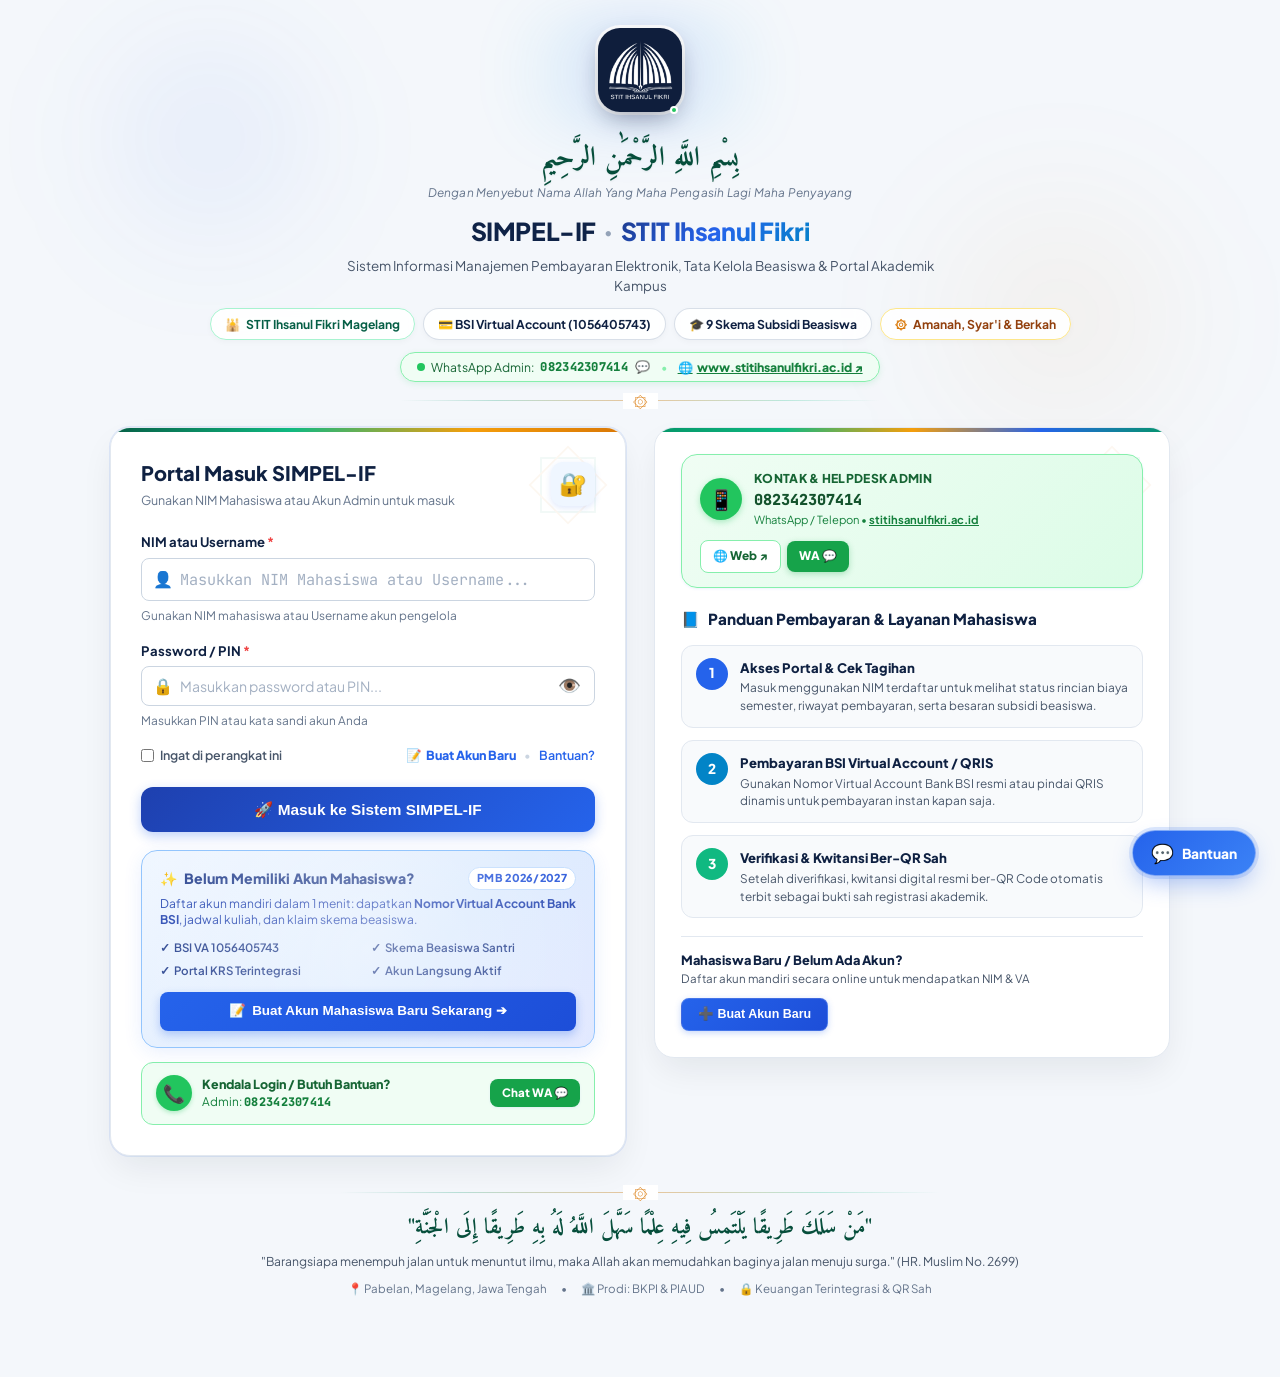
==== index.html @ 1e464e9b "fix(ui): sembunyikan tombol garis 3 (hamburger menu) pojok kiri pada saat login" ====
<!DOCTYPE html>
<html lang="id">
<head>
  <meta charset="UTF-8">
  <meta name="viewport" content="width=device-width, initial-scale=1.0">
  <meta name="description" content="SIMPEL-IF (Sistem Informasi Manajemen Pembayaran Elektronik Ihsanul Fikri) - STIT Ihsanul Fikri. Tata kelola tagihan kuliah, skema beasiswa, virtual account, dan kwitansi resmi ber-QR Code.">
  <meta name="theme-color" content="#1e40af">
  <title>SIMPEL-IF &bull; Sistem Informasi & Pembayaran STIT Ihsanul Fikri</title>

  <!-- Favicon -->
  <link rel="icon" type="image/png" href="./assets/images/logo.png">

  <!-- Canonical & Open Graph / Social Media Sharing Meta Tags -->
  <link rel="canonical" href="http://simpel-if.my.id/">
  <meta property="og:type" content="website">
  <meta property="og:url" content="http://simpel-if.my.id/">
  <meta property="og:title" content="SIMPEL-IF &bull; Sistem Informasi & Pembayaran STIT Ihsanul Fikri">
  <meta property="og:description" content="Sistem Informasi Manajemen Pembayaran Elektronik, Tata Kelola Beasiswa, Rekening Virtual Bank BSI 1056405743, dan Kwitansi QR Code STIT Ihsanul Fikri Magelang.">
  <meta property="og:image" content="./assets/images/logo.png">

  <!-- Twitter Card Meta Tags -->
  <meta name="twitter:card" content="summary">
  <meta name="twitter:title" content="SIMPEL-IF &bull; STIT Ihsanul Fikri">
  <meta name="twitter:description" content="Sistem Informasi Manajemen Pembayaran Elektronik & Portal Akademik STIT Ihsanul Fikri.">
  <meta name="twitter:image" content="./assets/images/logo.png">

  <!-- Google Fonts: Plus Jakarta Sans, JetBrains Mono, & Amiri (Arabic Typography) -->
  <link rel="preconnect" href="https://fonts.googleapis.com">
  <link rel="preconnect" href="https://fonts.gstatic.com" crossorigin>
  <link href="https://fonts.googleapis.com/css2?family=Amiri:ital,wght@0,400;0,700;1,400&family=JetBrains+Mono:wght@400;600;700;800&family=Plus+Jakarta+Sans:wght@400;500;600;700;800;900&display=swap" rel="stylesheet">

  <!-- Core Stylesheets (Corporate Blue Theme with Islamic Touches) -->
  <link rel="stylesheet" href="./css/variables.css?v=5.2.1">
  <link rel="stylesheet" href="./css/layout.css?v=5.2.1">
  <link rel="stylesheet" href="./css/components.css?v=5.2.1">
  <link rel="stylesheet" href="./css/receipt.css?v=5.2.1">
  <link rel="stylesheet" href="./css/responsive.css?v=5.2.1">
</head>
<body class="guest-mode" data-view="view-login">


  <!-- Main Application Layout Container -->
  <div class="app-container">
    
    <!-- Sidebar Navigation -->
    <aside class="sidebar" id="sidebar">
      <!-- Sidebar Header & Logo -->
      <div class="sidebar-header">
        <img src="./assets/images/logo.png" alt="Logo STIT Ihsanul Fikri" class="sidebar-logo-img">
        <div class="sidebar-brand-text">
          <span class="sidebar-brand-title">SIMPEL-IF</span>
          <span class="sidebar-brand-subtitle">STIT Ihsanul Fikri</span>
          <span class="sidebar-brand-motto">معهد و كلية التربية الإسلامية</span>
        </div>
      </div>

      <!-- Navigation Links -->
      <nav class="sidebar-nav" id="sidebar-nav">
        <div class="nav-section-label">Menu Utama</div>
        <a class="nav-item active" data-view="dashboard-bendahara" id="nav-dashboard">
          <span class="nav-icon">👑</span>
          <span>Dashboard Admin</span>
        </a>
        <a class="nav-item" data-view="view-mahasiswa" id="nav-mahasiswa">
          <span class="nav-icon">🎓</span>
          <span>Portal Mahasiswa</span>
        </a>

        <div class="nav-section-label">Transaksi & Beasiswa</div>
        <a class="nav-item" data-view="view-skema-tarif" id="nav-skema">
          <span class="nav-icon">⚙️</span>
          <span>Skema Beasiswa & Tarif</span>
        </a>
        <a class="nav-item" data-view="view-verifikasi" id="nav-verifikasi">
          <span class="nav-icon">🔍</span>
          <span>Antrean Verifikasi</span>
          <span class="nav-badge" id="sidebar-verif-badge" style="display: none;">0</span>
        </a>

        <div class="nav-section-label">Master Data & Akademik</div>
        <a class="nav-item" data-view="view-matriks-rekap" id="nav-matriks-rekap" style="font-weight: 700; color: #38bdf8;">
          <span class="nav-icon">📊</span>
          <span>Matriks Rekap (Sheets)</span>
          <span class="badge" style="background: #0284c7; color: #fff; font-size: 0.65rem; padding: 1px 5px; border-radius: 4px;">PMB '26</span>
        </a>
        <a class="nav-item" data-view="view-kalender" id="nav-kalender">
          <span class="nav-icon">📅</span>
          <span>Kalender Akademik</span>
        </a>
        <a class="nav-item" data-view="view-akademik" id="nav-akademik">
          <span class="nav-icon">📚</span>
          <span>Data Mahasiswa & Prodi</span>
        </a>

        <div class="nav-section-label">Eksekutif & Laporan</div>
        <a class="nav-item" data-view="view-laporan" id="nav-laporan">
          <span class="nav-icon">📈</span>
          <span>Rekapitulasi Laporan</span>
        </a>

        <div class="nav-section-label">Integritas & Publik</div>
        <a class="nav-item" data-view="view-qr-validator" id="nav-qr-validator">
          <span class="nav-icon">🛡️</span>
          <span>Validasi QR Kwitansi</span>
        </a>
        <a class="nav-item" data-view="view-audit-log" id="nav-audit-log">
          <span class="nav-icon">📜</span>
          <span>Audit Trail & Log</span>
        </a>
        <a class="nav-item" href="https://www.stitihsanulfikri.ac.id/" target="_blank" rel="noopener" id="nav-website-stit" title="Buka Website Resmi STIT Ihsanul Fikri (www.stitihsanulfikri.ac.id)" style="color: #6ee7b7;">
          <span class="nav-icon">🌐</span>
          <span>Website STIT-IF ↗</span>
        </a>

        <div class="nav-section-label">Pengaturan & Akun</div>
        <a class="nav-item" id="nav-daftar-mahasiswa" title="Buat Akun / Registrasi Mahasiswa Baru" style="color: #93c5fd; font-weight: 700;">
          <span class="nav-icon">📝</span>
          <span>Buat Akun Baru</span>
        </a>
        <a class="nav-item" id="nav-kelola-admin" title="Kelola Akun Admin & Tambah Admin Baru">
          <span class="nav-icon">👥</span>
          <span>Kelola Admin</span>
        </a>
        <a class="nav-item" data-view="view-login" id="nav-login">
          <span class="nav-icon">🔑</span>
          <span>Portal Login</span>
        </a>
      </nav>

      <!-- Sidebar Footer (Active User Profile) -->
      <div class="sidebar-footer">
        <div class="user-mini-profile" id="sidebar-user-profile" style="cursor: pointer; transition: opacity 0.2s;" title="Klik untuk mengedit profil Anda">
          <div class="user-avatar" id="topbar-user-avatar">SF</div>
          <div class="user-info-text">
            <span class="user-name" id="topbar-user-name">Ustadzah Siti Fatimah, S.E.</span>
            <span class="user-role-tag" id="topbar-user-role">Bendahara ⚙️</span>
          </div>
        </div>
        <button id="btn-sidebar-logout" title="Keluar / Ganti Akun" style="background: rgba(255,255,255,0.1); border: 1px solid rgba(255,255,255,0.2); color: #fff; width: 32px; height: 32px; border-radius: var(--radius-md); cursor: pointer; display: flex; align-items: center; justify-content: center; font-size: 0.9rem;" aria-label="Keluar atau Ganti Akun">
          🚪
        </button>
      </div>
    </aside>

    <!-- Main Wrapper -->
    <div class="main-wrapper">
      
      <!-- Topbar Header -->
      <header class="topbar">
        <div class="topbar-left">
          <button class="mobile-menu-btn" id="mobile-menu-btn" aria-label="Toggle Navigation Menu">
            ☰
          </button>
          <div class="page-title-context">
            <h1 class="page-main-title" id="page-main-title">Dashboard Bendahara & Keuangan</h1>
            <div class="page-breadcrumb" id="page-breadcrumb">SIMPEL-IF / Keuangan / Ringkasan</div>
          </div>
        </div>

        <div class="topbar-right">
          <!-- Quick Spotlight Search Button -->
          <button class="topbar-search-trigger" id="btn-spotlight-search" title="Cari Menu, Mahasiswa, atau Fitur (Ctrl+K)">
            <span class="search-icon">🔍</span>
            <span class="search-placeholder">Cari cepat...</span>
            <kbd class="search-kbd">Ctrl K</kbd>
          </button>

          <!-- Islamic Hijri Calendar Live Date Badge -->
          <div class="islamic-date-badge" id="topbar-hijri-badge" title="Kalender Hijriyah Resmi STIT Ihsanul Fikri">
            <span class="islamic-star-icon">۞</span>
            <span id="topbar-hijri-text">Memuat Penanggalan Hijriyah...</span>
          </div>

          <div class="academic-period-badge">
            <span class="dot"></span>
            <span>Tahun Akademik: <strong>2026/2027 Ganjil</strong></span>
          </div>

          <!-- Sinkron Data State Button -->
          <button class="btn btn-outline btn-sm" id="btn-sync-reset-state" title="Sinkronkan Ulang Data Master Google Sheets" style="font-weight: 700; display: inline-flex; align-items: center; gap: 5px; padding: 6px 12px; border-radius: var(--radius-md); cursor: pointer; color: var(--primary-700); background: var(--bg-surface);">
            <span>🔄</span>
            <span>Sinkron Data</span>
          </button>

          <!-- User Profile Trigger Button -->
          <button class="btn btn-outline btn-sm" id="btn-topbar-profile" title="Klik untuk mengedit profil Anda" style="font-weight: 700; display: inline-flex; align-items: center; gap: 6px; padding: 6px 12px; border-radius: var(--radius-md); cursor: pointer; background: var(--bg-surface);">
            <span>👤</span>
            <span id="btn-topbar-profile-name">Profil Saya</span>
          </button>

          <!-- Quick QR Validator shortcut button -->
          <button class="btn-header-action" id="btn-quick-qr" title="Buka Validator QR Code Kwitansi">
            🛡️
          </button>

          <!-- Notification Bell -->
          <button class="btn-header-action" id="btn-notifications" title="Notifikasi Verifikasi">
            🔔
            <span class="notification-indicator" id="header-notif-indicator" style="display: none;"></span>
          </button>

          <!-- Topbar Logout Button -->
          <button class="btn btn-sm" id="btn-topbar-logout" title="Keluar / Logout Akun" style="background: #fee2e2; color: #b91c1c; border: 1px solid #fca5a5; font-weight: 700; display: inline-flex; align-items: center; gap: 4px; padding: 6px 12px; border-radius: var(--radius-md); cursor: pointer;">
            🚪 Keluar
          </button>
        </div>
      </header>

      <!-- Main Dynamic Content Container -->
      <main class="content-area">
        <div id="main-view-container">
          <!-- Views injected dynamically by SPA Router -->
        </div>
      </main>

    </div>
  </div>

  <!-- Global Modal Overlay Container -->
  <div class="modal-overlay" id="global-modal-overlay">
    <div class="modal-card" id="global-modal-card">
      <div class="modal-header">
        <h3 id="global-modal-title">Modal Title</h3>
        <button class="modal-close-btn" id="global-modal-close" aria-label="Close Modal">&times;</button>
      </div>
      <div class="modal-body" id="global-modal-body">
        <!-- Modal content injected dynamically -->
      </div>
      <div class="modal-footer" id="global-modal-footer">
        <!-- Modal action buttons -->
      </div>
    </div>
  </div>

  <!-- Global Toast Notification Stack -->
  <div class="toast-container" id="toast-container"></div>

  <!-- Application Logic Modules -->
  <script type="module" src="./js/app.js?v=5.2.1"></script>

  <script>
    // Quick shortcut listener for QR validator & register buttons
    document.addEventListener('DOMContentLoaded', () => {
      const btnTopRegister = document.getElementById('btn-topbar-register');
      if (btnTopRegister) {
        btnTopRegister.addEventListener('click', () => {
          if (window.simpelModals && window.simpelModals.openStudentRegistrationModal) {
            window.simpelModals.openStudentRegistrationModal();
          }
        });
      }

      const navDaftar = document.getElementById('nav-daftar-mahasiswa');
      if (navDaftar) {
        navDaftar.addEventListener('click', (e) => {
          e.preventDefault();
          if (window.simpelModals && window.simpelModals.openStudentRegistrationModal) {
            window.simpelModals.openStudentRegistrationModal();
          }
        });
      }

      const btnQuickQr = document.getElementById('btn-quick-qr');
      if (btnQuickQr) {
        btnQuickQr.addEventListener('click', () => {
          if (window.simpelRouter) window.simpelRouter.navigateTo('view-qr-validator');
        });
      }

      const btnNotif = document.getElementById('btn-notifications');
      if (btnNotif) {
        btnNotif.addEventListener('click', () => {
          if (window.simpelRouter) window.simpelRouter.navigateTo('view-verifikasi');
        });
      }

      const btnSidebarLogout = document.getElementById('btn-sidebar-logout');
      if (btnSidebarLogout) {
        btnSidebarLogout.addEventListener('click', () => {
          if (window.simpelRouter) window.simpelRouter.navigateTo('view-login');
        });
      }
    });
  </script>
</body>
</html>
---- css/variables.css ----
/* ==========================================================================
   SIMPEL-IF Design System - Corporate Blue Theme
   Institut: STIT Ihsanul Fikri
   ========================================================================== */

:root {
  /* Primary Palettes (Modern Refreshing Blue - Soothing & Gentle on the Eyes) */
  --primary-950: #0f2347; /* Gentle midnight slate, not harsh pitch black */
  --primary-900: #163261; /* Soft executive navy */
  --primary-850: #1a3c75;
  --primary-800: #1d4ed8; /* Deep rich sapphire */
  --primary-700: #2563eb; /* Main vibrant & friendly blue (not dark heavy navy) */
  --primary-600: #3b82f6; /* Gentle bright blue */
  --primary-500: #60a5fa;
  --primary-400: #93c5fd;
  --primary-200: #bfdbfe;
  --primary-100: #dbeafe;
  --primary-50:  #eff6ff;

  /* Accent Palettes (Sky Blue & Soft Cyan) */
  --accent-700: #0284c7;
  --accent-600: #0ea5e9; /* Light, cheerful highlight accent */
  --accent-500: #38bdf8;
  --accent-400: #7dd3fc;
  --accent-300: #bae6fd;
  --accent-100: #e0f2fe;
  --accent-50:  #f0f9ff;

  /* Neutral Backgrounds & Surfaces */
  /* Neutral Backgrounds & Surfaces (Ergonomic Blue & Slate UI/UX) */
  --bg-app: #f4f7fb;       /* Soothing slate-blue canvas, very gentle on the eyes */
  --bg-surface: #ffffff;   /* Pure crisp white cards for optimal reading */
  --bg-surface-elevated: #ffffff;
  --bg-surface-subtle: #f8fafc; /* Crisp, clean subtle container */
  --bg-sidebar: #0f2347;   /* Rich, noble sapphire-navy */
  --bg-sidebar-hover: #17366b;
  --bg-sidebar-active: #2563eb;

  /* Text Colors (High-Contrast WCAG AAA Hierarchy) */
  --text-dark: #0f2142;    /* Deep Navy Slate (Headings) */
  --text-main: #1e293b;    /* Slate-800 (Body Text, readable for hours) */
  --text-muted: #475569;   /* Slate-600 (Meta & Descriptions) */
  --text-light: #64748b;   /* Slate-500 (Captions & Breadcrumbs) */
  --text-lighter: #94a3b8;
  --text-white: #ffffff;
  --text-sidebar: #cbdcf8;
  --text-sidebar-bright: #ffffff;

  /* Borders & Dividers (Clean & Crisp) */
  --border-color: #cbd5e1; /* Clear crisp boundary */
  --border-light: #e2e8f0; /* Gentle divider */
  --border-subtle: #f1f5f9;
  --border-focus: #2563eb;

  /* Status Colors & Badges */
  /* Hijau (Lunas / Paid) */
  --status-paid-bg: #dcfce7;
  --status-paid-text: #15803d;
  --status-paid-border: #86efac;
  --status-paid-dot: #22c55e;

  /* Biru (Beasiswa Aktif / Active Scholarship) */
  --status-scholarship-bg: #dbeafe;
  --status-scholarship-text: #1d4ed8;
  --status-scholarship-border: #93c5fd;
  --status-scholarship-dot: #3b82f6;

  /* Kuning / Amber (Menunggu Verifikasi / Pending) */
  --status-pending-bg: #fef3c7;
  --status-pending-text: #b45309;
  --status-pending-border: #fde68a;
  --status-pending-dot: #f59e0b;

  /* Merah (Menunggak / Ditolak / Overdue) */
  --status-unpaid-bg: #fee2e2;
  --status-unpaid-text: #b91c1c;
  --status-unpaid-border: #fca5a5;
  --status-unpaid-dot: #ef4444;

  /* Ungu (Dicicil / Dispensasi) */
  --status-installment-bg: #ede9fe;
  --status-installment-text: #6d28d9;
  --status-installment-border: #c4b5fd;
  --status-installment-dot: #8b5cf6;

  /* Gold / Academic Badge */
  --academic-gold: #d97706;
  --academic-gold-light: #fef3c7;

  /* Shadows & Elevations (Soft Blue-Tinted Depth) */
  --shadow-xs: 0 1px 2px 0 rgba(37, 99, 235, 0.04);
  --shadow-sm: 0 1px 3px 0 rgba(37, 99, 235, 0.07), 0 1px 2px -1px rgba(15, 23, 42, 0.04);
  --shadow-md: 0 4px 10px -1px rgba(37, 99, 235, 0.08), 0 2px 4px -2px rgba(15, 23, 42, 0.04);
  --shadow-lg: 0 10px 20px -3px rgba(37, 99, 235, 0.1), 0 4px 6px -4px rgba(15, 23, 42, 0.04);
  --shadow-xl: 0 20px 25px -5px rgba(37, 99, 235, 0.12), 0 8px 10px -6px rgba(15, 23, 42, 0.06);
  --shadow-card: 0 2px 8px -2px rgba(37, 99, 235, 0.06), 0 8px 18px -4px rgba(15, 35, 75, 0.04);
  --shadow-modal: 0 25px 50px -12px rgba(15, 35, 71, 0.28);

  /* Border Radii */
  --radius-xs: 4px;
  --radius-sm: 6px;
  --radius-md: 8px;
  --radius-lg: 12px;
  --radius-xl: 16px;
  --radius-2xl: 20px;
  --radius-full: 9999px;

  /* Typography */
  --font-family: 'Plus Jakarta Sans', 'Inter', -apple-system, BlinkMacSystemFont, 'Segoe UI', Roboto, sans-serif;
  --font-mono: 'JetBrains Mono', 'Fira Code', monospace;
  --font-arabic: 'Amiri', 'Traditional Arabic', 'Scheherazade New', serif;

  /* Islamic Nuance Palettes (Emerald & Noble Gold Harmony) */
  --islamic-emerald-950: #022c22;
  --islamic-emerald-900: #064e3b;
  --islamic-emerald-800: #065f46;
  --islamic-emerald-700: #047857;
  --islamic-emerald-600: #059669;
  --islamic-emerald-500: #10b981;
  --islamic-emerald-400: #34d399;
  --islamic-emerald-200: #a7f3d0;
  --islamic-emerald-100: #d1fae5;
  --islamic-emerald-50:  #ecfdf5;

  --islamic-gold-700:    #b45309;
  --islamic-gold-600:    #d97706;
  --islamic-gold-500:    #f59e0b;
  --islamic-gold-400:    #fbbf24;
  --islamic-gold-200:    #fde68a;
  --islamic-gold-100:    #fef3c7;
  --islamic-gold-50:     #fffbeb;

  /* Dimensions */
  --sidebar-width: 270px;
  --sidebar-collapsed-width: 78px;
  --header-height: 64px;
  --role-bar-height: 0px;

  /* Transitions */
  --transition-fast: 0.15s cubic-bezier(0.4, 0, 0.2, 1);
  --transition-normal: 0.25s cubic-bezier(0.4, 0, 0.2, 1);
  --transition-slow: 0.35s cubic-bezier(0.4, 0, 0.2, 1);
}
---- css/layout.css ----
/* ==========================================================================
   SIMPEL-IF Layout System
   ========================================================================== */

* {
  margin: 0;
  padding: 0;
  box-sizing: border-box;
}

/* Global Custom Sleek Scrollbar */
*::-webkit-scrollbar {
  height: 6px;
  width: 6px;
}

*::-webkit-scrollbar-track {
  background: #f1f5f9;
  border-radius: 999px;
}

*::-webkit-scrollbar-thumb {
  background: #cbd5e1;
  border-radius: 999px;
  transition: background 0.2s ease;
}

*::-webkit-scrollbar-thumb:hover {
  background: #94a3b8;
}

body {
  font-family: var(--font-family);
  background-color: var(--bg-app);
  background-image: 
    radial-gradient(at 0% 0%, rgba(5, 150, 105, 0.045) 0px, transparent 50%),
    radial-gradient(at 100% 0%, rgba(217, 119, 6, 0.035) 0px, transparent 50%),
    radial-gradient(at 50% 100%, rgba(37, 99, 235, 0.04) 0px, transparent 60%),
    url("data:image/svg+xml,%3Csvg xmlns='http://www.w3.org/2000/svg' width='60' height='60' viewBox='0 0 60 60'%3E%3Cg fill='none' stroke='%23065f46' stroke-width='0.7' stroke-opacity='0.032'%3E%3Cpath d='M30 0 L60 30 L30 60 L0 30 Z'/%3E%3Crect x='10' y='10' width='40' height='40' transform='rotate(45 30 30)'/%3E%3Ccircle cx='30' cy='30' r='8' stroke='%23d97706' stroke-opacity='0.028'/%3E%3Ccircle cx='30' cy='30' r='18'/%3E%3Cpath d='M0 0 L60 60 M60 0 L0 60'/%3E%3C/g%3E%3C/svg%3E");
  background-attachment: fixed;
  color: var(--text-main);
  line-height: 1.5;
  -webkit-font-smoothing: antialiased;
  -moz-osx-font-smoothing: grayscale;
  overflow-x: hidden;
}

/* App Wrapper */
.app-container {
  display: flex;
  min-height: 100vh;
  position: relative;
}

/* ==========================================================================
   Role Switcher Bar (Hidden in Production Deployment)
   ========================================================================== */
.role-switcher-banner,
#role-switcher-banner,
.role-buttons-group,
.role-buttons-container {
  display: none !important;
  position: fixed !important;
  top: 0 !important;
  left: 0 !important;
  right: 0 !important;
  height: 0 !important;
  width: 0 !important;
  z-index: -9999 !important;
  visibility: hidden !important;
  pointer-events: none !important;
}

/* ==========================================================================
   Guest / Unauthenticated Mode (Login Portal Full-Screen Layout)
   ========================================================================== */
body.guest-mode .role-switcher-banner,
body.guest-mode .sidebar,
body.guest-mode .topbar,
body.guest-mode #mobile-menu-btn,
body.guest-mode .mobile-menu-btn,
body[data-view="view-login"] #mobile-menu-btn,
body[data-view="view-login"] .mobile-menu-btn,
body[data-view="view-login"] .topbar,
body[data-view="view-login"] .sidebar {
  display: none !important;
  visibility: hidden !important;
  opacity: 0 !important;
  pointer-events: none !important;
}

body.guest-mode .main-wrapper {
  margin-left: 0 !important;
  margin-top: 0 !important;
  width: 100% !important;
  max-width: 100vw !important;
  min-height: 100vh !important;
}

body.guest-mode .content-area {
  padding: 16px 20px 40px !important;
  min-height: 100vh !important;
}

.role-switcher-banner::-webkit-scrollbar {
  display: none;
}

.role-brand-badge {
  display: flex;
  align-items: center;
  gap: 10px;
  font-size: 0.84rem;
  font-weight: 700;
  letter-spacing: 0.5px;
  color: #e0f2fe;
  flex-shrink: 0;
}

.role-brand-badge .badge-tag {
  background: rgba(2, 132, 199, 0.35);
  border: 1px solid rgba(56, 189, 248, 0.5);
  color: #7dd3fc;
  padding: 2px 8px;
  border-radius: var(--radius-full);
  font-size: 0.72rem;
  text-transform: uppercase;
}

.islamic-rub-badge {
  background: rgba(16, 185, 129, 0.2);
  border: 1px solid rgba(52, 211, 153, 0.5);
  color: #a7f3d0;
  padding: 2px 7px;
  border-radius: var(--radius-full);
  font-size: 0.68rem;
  font-weight: 800;
  letter-spacing: 0.5px;
}

.role-buttons-group {
  display: flex;
  align-items: center;
  gap: 6px;
  background: rgba(255, 255, 255, 0.08);
  padding: 3px 4px;
  border-radius: var(--radius-full);
  border: 1px solid rgba(255, 255, 255, 0.12);
  overflow-x: auto;
  -webkit-overflow-scrolling: touch;
  flex-wrap: nowrap;
  scrollbar-width: none;
  cursor: grab;
}

.role-buttons-group::-webkit-scrollbar {
  display: none;
}

.role-btn {
  background: transparent;
  border: none;
  color: #cbdcf8;
  padding: 5px 14px;
  font-size: 0.78rem;
  font-weight: 600;
  border-radius: var(--radius-full);
  cursor: pointer;
  display: inline-flex;
  align-items: center;
  gap: 6px;
  transition: all var(--transition-fast);
  white-space: nowrap;
  flex-shrink: 0;
}

.role-btn:hover {
  color: #ffffff;
  background: rgba(255, 255, 255, 0.15);
}

.role-btn.active {
  background: #2563eb;
  color: #ffffff;
  box-shadow: 0 2px 8px rgba(37, 99, 235, 0.35);
}

.role-quick-info {
  display: flex;
  align-items: center;
  gap: 12px;
  font-size: 0.78rem;
  color: #94a3b8;
  flex-shrink: 0;
}

.role-quick-info .current-user-name {
  color: #f8fafc;
  font-weight: 600;
}

/* ==========================================================================
   Sidebar Navigation
   ========================================================================== */
.sidebar {
  width: var(--sidebar-width);
  background-color: var(--bg-sidebar);
  color: var(--text-sidebar);
  position: fixed;
  top: var(--role-bar-height);
  bottom: 0;
  left: 0;
  z-index: 900;
  display: flex;
  flex-direction: column;
  transition: width var(--transition-normal), transform var(--transition-normal);
  border-right: 1px solid rgba(255, 255, 255, 0.06);
  overflow-y: auto;
}

.sidebar-header {
  padding: 18px 20px;
  display: flex;
  align-items: center;
  gap: 12px;
  border-bottom: 1px solid rgba(255, 255, 255, 0.08);
  background: rgba(0, 0, 0, 0.15);
}

.sidebar-logo-img {
  width: 42px;
  height: 42px;
  border-radius: var(--radius-md);
  object-fit: cover;
  box-shadow: 0 2px 8px rgba(0,0,0,0.3);
  border: 1.5px solid rgba(255, 255, 255, 0.2);
  background: #fff;
}

.sidebar-brand-text {
  display: flex;
  flex-direction: column;
}

.sidebar-brand-title {
  font-size: 1.05rem;
  font-weight: 800;
  color: #ffffff;
  letter-spacing: 0.5px;
  line-height: 1.2;
}

.sidebar-brand-subtitle {
  font-size: 0.7rem;
  color: #7dd3fc;
  font-weight: 600;
  letter-spacing: 0.3px;
}

.sidebar-brand-motto {
  font-family: var(--font-arabic);
  font-size: 0.82rem;
  color: #a7f3d0;
  line-height: 1.2;
  margin-top: 3px;
  direction: rtl;
  opacity: 0.92;
  letter-spacing: 0.3px;
}

.sidebar-nav {
  padding: 16px 12px;
  flex: 1;
  display: flex;
  flex-direction: column;
  gap: 4px;
}

.nav-section-label {
  font-size: 0.68rem;
  font-weight: 700;
  text-transform: uppercase;
  letter-spacing: 1px;
  color: #7dd3fc;
  opacity: 0.85;
  padding: 12px 12px 6px;
}

.nav-item {
  display: flex;
  align-items: center;
  gap: 12px;
  padding: 10px 14px;
  border-radius: var(--radius-md);
  color: var(--text-sidebar);
  text-decoration: none;
  font-size: 0.86rem;
  font-weight: 500;
  cursor: pointer;
  transition: all var(--transition-fast);
  position: relative;
}

.nav-item:hover {
  background-color: var(--bg-sidebar-hover);
  color: var(--text-sidebar-bright);
  transform: translateX(2px);
}

.nav-item.active {
  background-color: var(--bg-sidebar-active);
  color: #ffffff;
  font-weight: 600;
  box-shadow: 0 4px 12px rgba(37, 99, 235, 0.35);
}

.nav-item .nav-icon {
  font-size: 1.15rem;
  width: 22px;
  text-align: center;
  display: flex;
  align-items: center;
  justify-content: center;
}

.nav-item .nav-badge {
  margin-left: auto;
  background: #ef4444;
  color: #fff;
  font-size: 0.7rem;
  font-weight: 700;
  padding: 2px 7px;
  border-radius: var(--radius-full);
}

.sidebar-footer {
  padding: 16px;
  border-top: 1px solid rgba(96, 165, 250, 0.15);
  background: rgba(10, 25, 52, 0.5);
  display: flex;
  align-items: center;
  justify-content: space-between;
}

.user-mini-profile {
  display: flex;
  align-items: center;
  gap: 10px;
}

.user-avatar {
  width: 36px;
  height: 36px;
  border-radius: var(--radius-full);
  background: linear-gradient(135deg, #1e40af, #0284c7);
  color: #fff;
  display: flex;
  align-items: center;
  justify-content: center;
  font-weight: 700;
  font-size: 0.85rem;
  border: 1.5px solid rgba(255, 255, 255, 0.3);
}

.user-info-text {
  display: flex;
  flex-direction: column;
}

.user-name {
  font-size: 0.82rem;
  font-weight: 700;
  color: #ffffff;
}

.user-role-tag {
  font-size: 0.7rem;
  color: #38bdf8;
}

/* ==========================================================================
   Main Content Area & Topbar
   ========================================================================== */
.main-wrapper {
  margin-left: var(--sidebar-width);
  margin-top: var(--role-bar-height);
  flex: 1;
  display: flex;
  flex-direction: column;
  min-height: calc(100vh - var(--role-bar-height));
  background-color: var(--bg-app);
}

.topbar {
  height: var(--header-height);
  background: rgba(245, 249, 255, 0.94);
  backdrop-filter: blur(16px);
  -webkit-backdrop-filter: blur(16px);
  border-bottom: 1px solid rgba(191, 219, 254, 0.85);
  display: flex;
  align-items: center;
  justify-content: space-between;
  padding: 0 28px;
  position: sticky;
  top: var(--role-bar-height);
  z-index: 800;
  box-shadow: 0 2px 10px 0 rgba(37, 99, 235, 0.04);
}

.topbar-left {
  display: flex;
  align-items: center;
  gap: 16px;
}

.mobile-menu-btn {
  display: none;
  background: transparent;
  border: none;
  font-size: 1.25rem;
  color: var(--text-dark);
  cursor: pointer;
  padding: 6px;
  border-radius: var(--radius-md);
}

.page-title-context {
  display: flex;
  flex-direction: column;
}

.page-main-title {
  font-size: 1.18rem;
  font-weight: 800;
  color: var(--text-dark);
  letter-spacing: -0.2px;
}

.page-breadcrumb {
  font-size: 0.76rem;
  color: var(--text-light);
  display: flex;
  align-items: center;
  gap: 6px;
}

.topbar-right {
  display: flex;
  align-items: center;
  gap: 12px;
}

/* Islamic Hijri Calendar Date Badge */
.islamic-date-badge {
  display: inline-flex;
  align-items: center;
  gap: 7px;
  background: linear-gradient(135deg, rgba(236, 253, 245, 0.95) 0%, rgba(209, 250, 229, 0.85) 100%);
  border: 1px solid var(--islamic-emerald-200);
  border-radius: var(--radius-full);
  padding: 5px 13px;
  font-size: 0.78rem;
  font-weight: 700;
  color: var(--islamic-emerald-900);
  box-shadow: 0 1px 3px rgba(16, 185, 129, 0.08);
  transition: all 0.2s ease;
  white-space: nowrap;
}

.islamic-date-badge:hover {
  background: #d1fae5;
  border-color: #6ee7b7;
  transform: translateY(-1px);
}

.islamic-star-icon {
  color: var(--islamic-gold-600);
  font-size: 1rem;
  line-height: 1;
  display: inline-block;
  animation: pulseRotate 16s infinite linear;
}

@keyframes pulseRotate {
  0% { transform: rotate(0deg); }
  50% { transform: rotate(180deg); }
  100% { transform: rotate(360deg); }
}

.academic-period-badge {
  display: inline-flex;
  align-items: center;
  gap: 8px;
  background: var(--primary-50);
  border: 1px solid var(--primary-100);
  color: var(--primary-800);
  padding: 6px 14px;
  border-radius: var(--radius-full);
  font-size: 0.8rem;
  font-weight: 600;
  white-space: nowrap;
}

.academic-period-badge .dot {
  width: 8px;
  height: 8px;
  border-radius: var(--radius-full);
  background: var(--primary-600);
  animation: pulse-dot 2s infinite ease-in-out;
}

@keyframes pulse-dot {
  0%, 100% { opacity: 1; transform: scale(1); }
  50% { opacity: 0.4; transform: scale(0.85); }
}

.btn-header-action {
  background: var(--bg-surface-subtle);
  border: 1px solid var(--border-light);
  color: var(--text-muted);
  width: 38px;
  height: 38px;
  border-radius: var(--radius-md);
  display: flex;
  align-items: center;
  justify-content: center;
  cursor: pointer;
  position: relative;
  transition: all var(--transition-fast);
}

.btn-header-action:hover {
  background: var(--primary-50);
  color: var(--primary-700);
  border-color: var(--primary-100);
}

.notification-indicator {
  position: absolute;
  top: 7px;
  right: 7px;
  width: 8px;
  height: 8px;
  background: #ef4444;
  border-radius: var(--radius-full);
  border: 1.5px solid #ffffff;
}

/* View Content Container */
.content-area {
  padding: 28px;
  flex: 1;
  max-width: 1440px;
  width: 100%;
  margin: 0 auto;
}

.view-section {
  display: none;
  animation: fadeIn 0.25s cubic-bezier(0.16, 1, 0.3, 1);
}

.view-section.active {
  display: block;
}

@keyframes fadeIn {
  from {
    opacity: 0;
    transform: translateY(6px);
  }
  to {
    opacity: 1;
    transform: translateY(0);
  }
}

@keyframes slideInRight {
  from {
    opacity: 0.3;
    transform: translateX(40px);
  }
  to {
    opacity: 1;
    transform: translateX(0);
  }
}

@keyframes slideInLeft {
  from {
    opacity: 0.3;
    transform: translateX(-40px);
  }
  to {
    opacity: 1;
    transform: translateX(0);
  }
}

/* ==========================================================================
   Modals & Dialogs
   ========================================================================== */
.modal-overlay {
  position: fixed;
  inset: 0;
  background: rgba(15, 23, 42, 0.65);
  backdrop-filter: blur(4px);
  z-index: 2000;
  display: none;
  align-items: center;
  justify-content: center;
  padding: 20px;
  overflow-y: auto;
}

.modal-overlay.active {
  display: flex;
  animation: modalFadeIn 0.2s ease;
}

@keyframes modalFadeIn {
  from { opacity: 0; }
  to { opacity: 1; }
}

.modal-card {
  background: var(--bg-surface);
  border-radius: var(--radius-xl);
  box-shadow: var(--shadow-modal);
  width: 100%;
  max-width: 650px;
  max-height: 90vh;
  display: flex;
  flex-direction: column;
  overflow: hidden;
  border: 1px solid var(--border-light);
  transform: scale(0.96);
  animation: modalZoomIn 0.2s ease forwards;
}

.modal-card.modal-lg {
  max-width: 900px;
}

.modal-card.modal-xl {
  max-width: 1100px;
}

@keyframes modalZoomIn {
  to {
    transform: scale(1);
  }
}

.modal-header {
  padding: 18px 24px;
  border-bottom: 1px solid #bfdbfe;
  display: flex;
  align-items: center;
  justify-content: space-between;
  background: linear-gradient(135deg, #eff6ff 0%, #f0f7ff 100%);
}

.modal-header h3 {
  font-size: 1.12rem;
  font-weight: 800;
  color: #1e3a8a;
}

.modal-close-btn {
  background: transparent;
  border: none;
  font-size: 1.25rem;
  color: var(--text-light);
  cursor: pointer;
  width: 32px;
  height: 32px;
  border-radius: var(--radius-md);
  display: flex;
  align-items: center;
  justify-content: center;
  transition: all var(--transition-fast);
}

.modal-close-btn:hover {
  background: #fee2e2;
  color: #ef4444;
}

.modal-body {
  padding: 24px;
  overflow-y: auto;
  flex: 1 1 auto;
  min-height: 0;
  -webkit-overflow-scrolling: touch;
}

.modal-footer {
  padding: 16px 24px;
  border-top: 1px solid var(--border-light);
  background: var(--bg-surface-subtle);
  display: flex;
  align-items: center;
  justify-content: flex-end;
  gap: 12px;
}

/* ==========================================================================
   Toast Notification Stack
   ========================================================================== */
.toast-container {
  position: fixed;
  bottom: 24px;
  right: 24px;
  z-index: 3000;
  display: flex;
  flex-direction: column;
  gap: 10px;
  pointer-events: none;
}

.toast {
  pointer-events: auto;
  min-width: 300px;
  max-width: 420px;
  padding: 14px 18px;
  border-radius: var(--radius-lg);
  background: #ffffff;
  box-shadow: var(--shadow-lg);
  display: flex;
  align-items: flex-start;
  gap: 12px;
  border-left: 4px solid var(--primary-600);
  animation: toastSlideIn 0.3s cubic-bezier(0.16, 1, 0.3, 1);
  transition: all 0.25s ease;
}

.toast.toast-success { border-left-color: #10b981; }
.toast.toast-warning { border-left-color: #f59e0b; }
.toast.toast-danger  { border-left-color: #ef4444; }
.toast.toast-info    { border-left-color: #0284c7; }

.toast-icon {
  font-size: 1.2rem;
  line-height: 1;
}

.toast-content {
  flex: 1;
}

.toast-title {
  font-size: 0.88rem;
  font-weight: 700;
  color: var(--text-dark);
}

.toast-message {
  font-size: 0.78rem;
  color: var(--text-muted);
  margin-top: 2px;
}

@keyframes toastSlideIn {
  from {
    opacity: 0;
    transform: translateX(40px);
  }
  to {
    opacity: 1;
    transform: translateX(0);
  }
}
---- css/components.css ----
/* ==========================================================================
   SIMPEL-IF Components System
   ========================================================================== */

/* ==========================================================================
   Cards & Surfaces
   ========================================================================== */
.card {
  background: var(--bg-surface);
  border-radius: var(--radius-xl);
  border: 1px solid var(--border-light);
  box-shadow: var(--shadow-card);
  padding: 24px;
  position: relative;
  transition: transform var(--transition-normal), box-shadow var(--transition-normal), border-color var(--transition-normal);
}

.card:hover {
  border-color: rgba(147, 197, 253, 0.85);
  box-shadow: 0 10px 24px -4px rgba(37, 99, 235, 0.08), 0 2px 6px -1px rgba(37, 99, 235, 0.04);
}

.card-header {
  display: flex;
  align-items: center;
  justify-content: space-between;
  margin-bottom: 20px;
  gap: 16px;
}

.card-title-group {
  display: flex;
  flex-direction: column;
  gap: 4px;
}

.card-title {
  font-size: 1.05rem;
  font-weight: 700;
  color: var(--text-dark);
  display: flex;
  align-items: center;
  gap: 8px;
}

.card-subtitle {
  font-size: 0.78rem;
  color: var(--text-light);
}

/* ==========================================================================
   Statistics KPI Cards
   ========================================================================== */
.stats-grid {
  display: grid;
  grid-template-columns: repeat(auto-fit, minmax(240px, 1fr));
  gap: 20px;
  margin-bottom: 28px;
}

.stat-card {
  background: var(--bg-surface);
  border-radius: var(--radius-xl);
  border: 1px solid var(--border-light);
  padding: 20px 22px;
  display: flex;
  align-items: flex-start;
  justify-content: space-between;
  box-shadow: var(--shadow-card);
  position: relative;
  overflow: hidden;
  transition: all var(--transition-normal);
}

.stat-card::before {
  content: '';
  position: absolute;
  top: -25px;
  right: -25px;
  width: 100px;
  height: 100px;
  border-radius: 50%;
  background: radial-gradient(circle, var(--stat-glow-color, rgba(30, 64, 175, 0.08)) 0%, transparent 70%);
  pointer-events: none;
  transition: transform var(--transition-normal);
}

.stat-card:hover {
  transform: translateY(-3px);
  box-shadow: 0 10px 25px -4px rgba(37, 99, 235, 0.12), 0 4px 6px -2px rgba(37, 99, 235, 0.06);
  border-color: rgba(147, 197, 253, 0.9);
}

.stat-card:hover::before {
  transform: scale(1.3);
}

.stat-card::after {
  content: '';
  position: absolute;
  top: 0;
  left: 0;
  right: 0;
  height: 4px;
  background: var(--card-accent-color, var(--primary-600));
}

.stat-card.stat-blue::after { background: #2563eb; }
.stat-card.stat-blue::before { --stat-glow-color: rgba(37, 99, 235, 0.12); }

.stat-card.stat-sky::after { background: #0284c7; }
.stat-card.stat-sky::before { --stat-glow-color: rgba(2, 132, 199, 0.14); }

.stat-card.stat-green::after { background: #10b981; }
.stat-card.stat-green::before { --stat-glow-color: rgba(16, 185, 129, 0.14); }

.stat-card.stat-amber::after { background: #f59e0b; }
.stat-card.stat-amber::before { --stat-glow-color: rgba(245, 158, 11, 0.14); }

.stat-card.stat-purple::after { background: #8b5cf6; }
.stat-card.stat-purple::before { --stat-glow-color: rgba(139, 92, 246, 0.14); }

.stat-content {
  display: flex;
  flex-direction: column;
  gap: 4px;
}

.stat-label {
  font-size: 0.78rem;
  font-weight: 600;
  color: var(--text-light);
  text-transform: uppercase;
  letter-spacing: 0.5px;
}

.stat-value {
  font-size: 1.55rem;
  font-weight: 800;
  color: var(--text-dark);
  letter-spacing: -0.5px;
  line-height: 1.2;
}

.stat-subtext {
  font-size: 0.74rem;
  color: var(--text-muted);
  display: flex;
  align-items: center;
  gap: 4px;
  margin-top: 4px;
}

.stat-icon-wrapper {
  width: 48px;
  height: 48px;
  border-radius: var(--radius-lg);
  display: flex;
  align-items: center;
  justify-content: center;
  font-size: 1.35rem;
  flex-shrink: 0;
}

.stat-blue .stat-icon-wrapper { background: var(--primary-50); color: var(--primary-700); }
.stat-sky .stat-icon-wrapper { background: var(--accent-50); color: var(--accent-600); }
.stat-green .stat-icon-wrapper { background: var(--status-paid-bg); color: var(--status-paid-text); }
.stat-amber .stat-icon-wrapper { background: var(--status-pending-bg); color: var(--status-pending-text); }
.stat-purple .stat-icon-wrapper { background: var(--status-installment-bg); color: var(--status-installment-text); }

/* ==========================================================================
   Buttons
   ========================================================================== */
.btn {
  display: inline-flex;
  align-items: center;
  justify-content: center;
  gap: 8px;
  padding: 9px 18px;
  font-size: 0.86rem;
  font-weight: 600;
  border-radius: var(--radius-md);
  border: 1px solid transparent;
  cursor: pointer;
  transition: all var(--transition-fast);
  text-decoration: none;
  line-height: 1.4;
  white-space: nowrap;
  user-select: none;
}

.btn:active {
  transform: scale(0.975);
}

.btn:focus-visible {
  outline: 2px solid var(--primary-500);
  outline-offset: 2px;
}

.btn-primary {
  background: linear-gradient(135deg, #2563eb 0%, #1d4ed8 100%);
  color: #ffffff;
  box-shadow: 0 2px 6px rgba(37, 99, 235, 0.25);
  border: 1px solid rgba(255, 255, 255, 0.15);
}

.btn-primary:hover {
  background: linear-gradient(135deg, #1d4ed8 0%, #1e40af 100%);
  box-shadow: 0 4px 12px rgba(37, 99, 235, 0.35);
  transform: translateY(-1px);
}

.btn-accent {
  background: linear-gradient(135deg, #0284c7 0%, #0369a1 100%);
  color: #ffffff;
  box-shadow: 0 2px 4px rgba(2, 132, 199, 0.25);
  border: 1px solid rgba(255, 255, 255, 0.15);
}

.btn-accent:hover {
  background: linear-gradient(135deg, #0369a1 0%, #075985 100%);
  box-shadow: 0 4px 10px rgba(2, 132, 199, 0.35);
  transform: translateY(-1px);
}

.btn-success {
  background: linear-gradient(135deg, #059669 0%, #10b981 100%);
  color: #ffffff;
  box-shadow: 0 2px 4px rgba(16, 185, 129, 0.25);
  border: 1px solid rgba(255, 255, 255, 0.15);
}

.btn-success:hover {
  background: linear-gradient(135deg, #047857 0%, #059669 100%);
  box-shadow: 0 4px 10px rgba(16, 185, 129, 0.35);
  transform: translateY(-1px);
}

.btn-danger {
  background: linear-gradient(135deg, #dc2626 0%, #ef4444 100%);
  color: #ffffff;
  box-shadow: 0 2px 4px rgba(239, 68, 68, 0.25);
  border: 1px solid rgba(255, 255, 255, 0.15);
}

.btn-danger:hover {
  background: linear-gradient(135deg, #b91c1c 0%, #dc2626 100%);
  box-shadow: 0 4px 10px rgba(239, 68, 68, 0.35);
  transform: translateY(-1px);
}

.btn-outline {
  background-color: #ffffff;
  border: 1.5px solid #bfdbfe;
  color: #1d4ed8;
  font-weight: 600;
}

.btn-outline:hover {
  background-color: #eff6ff;
  border-color: #3b82f6;
  color: #1e40af;
  transform: translateY(-1px);
  box-shadow: 0 2px 6px rgba(37, 99, 235, 0.12);
}

.btn-ghost {
  background-color: transparent;
  color: var(--text-muted);
}

.btn-ghost:hover {
  background-color: var(--primary-50);
  color: var(--primary-700);
}

.btn-sm {
  padding: 6px 12px;
  font-size: 0.78rem;
  border-radius: var(--radius-sm);
}

.btn-lg {
  padding: 12px 24px;
  font-size: 0.95rem;
  border-radius: var(--radius-lg);
}

.btn-icon {
  width: 36px;
  height: 36px;
  padding: 0;
  border-radius: var(--radius-md);
}

/* ==========================================================================
   Badges (Status & Tags)
   ========================================================================== */
.badge {
  display: inline-flex;
  align-items: center;
  gap: 6px;
  padding: 4px 10px;
  border-radius: var(--radius-full);
  font-size: 0.74rem;
  font-weight: 700;
  text-transform: capitalize;
  letter-spacing: 0.3px;
  border: 1px solid transparent;
  white-space: nowrap;
}

.badge-dot {
  width: 6px;
  height: 6px;
  border-radius: var(--radius-full);
  display: inline-block;
}

/* Status Badges */
.badge-paid {
  background-color: var(--status-paid-bg);
  color: var(--status-paid-text);
  border-color: var(--status-paid-border);
}
.badge-paid .badge-dot { background-color: var(--status-paid-dot); }

.badge-scholarship {
  background-color: var(--status-scholarship-bg);
  color: var(--status-scholarship-text);
  border-color: var(--status-scholarship-border);
}
.badge-scholarship .badge-dot { background-color: var(--status-scholarship-dot); }

.badge-pending {
  background-color: var(--status-pending-bg);
  color: var(--status-pending-text);
  border-color: var(--status-pending-border);
}
.badge-pending .badge-dot { background-color: var(--status-pending-dot); }

.badge-unpaid {
  background-color: var(--status-unpaid-bg);
  color: var(--status-unpaid-text);
  border-color: var(--status-unpaid-border);
}
.badge-unpaid .badge-dot { background-color: var(--status-unpaid-dot); }

.badge-installment {
  background-color: var(--status-installment-bg);
  color: var(--status-installment-text);
  border-color: var(--status-installment-border);
}
.badge-installment .badge-dot { background-color: var(--status-installment-dot); }

/* Prodi Badges */
.badge-prodi-bkpi {
  background: #eff6ff;
  color: #1e40af;
  border: 1px solid #bfdbfe;
  font-weight: 700;
}

.badge-prodi-piaud {
  background: #fdf2f8;
  color: #be185d;
  border: 1px solid #fbcfe8;
  font-weight: 700;
}

/* ==========================================================================
   Horizontal Scroll Utilities & Drag Containers
   ========================================================================== */
.horizontal-scroll,
.drag-scroll-x,
.stats-scroll-wrapper,
.cards-scroll-wrapper,
.charts-scroll-wrapper {
  width: 100%;
  overflow-x: auto;
  -webkit-overflow-scrolling: touch;
  overscroll-behavior-x: contain;
  scrollbar-width: thin;
  scrollbar-color: #93c5fd transparent;
  padding-bottom: 6px;
  cursor: grab;
}

.horizontal-scroll:active,
.drag-scroll-x:active,
.table-responsive:active {
  cursor: grabbing;
}

/* ==========================================================================
   Data Tables
   ========================================================================== */
.table-responsive {
  width: 100%;
  overflow-x: auto;
  -webkit-overflow-scrolling: touch;
  overscroll-behavior-x: contain;
  border-radius: var(--radius-lg);
  border: 1px solid var(--border-light);
  background: var(--bg-surface);
  position: relative;
  scrollbar-width: thin;
  scrollbar-color: #93c5fd transparent;
}

.custom-table {
  width: 100%;
  min-width: 780px;
  border-collapse: separate;
  border-spacing: 0;
  text-align: left;
  font-size: 0.84rem;
}

.custom-table thead th {
  position: sticky;
  top: 0;
  z-index: 10;
  background: linear-gradient(180deg, #eff6ff 0%, #ebf3fe 100%);
  color: #1e3a8a;
  font-weight: 700;
  padding: 13px 16px;
  border-bottom: 2px solid #bfdbfe;
  text-transform: uppercase;
  font-size: 0.72rem;
  letter-spacing: 0.5px;
  white-space: nowrap;
}

.custom-table tbody tr {
  border-bottom: 1px solid var(--border-subtle);
  transition: background-color var(--transition-fast);
}

.custom-table tbody tr:hover {
  background-color: #f0f7ff;
}

.custom-table tbody tr:last-child td {
  border-bottom: none;
}

.custom-table td {
  padding: 13px 16px;
  color: var(--text-main);
  vertical-align: middle;
  border-bottom: 1px solid var(--border-subtle);
  font-variant-numeric: tabular-nums;
}

.table-student-name {
  font-weight: 700;
  color: var(--text-dark);
}

.table-student-nim {
  font-size: 0.74rem;
  color: var(--text-light);
  font-family: var(--font-mono);
}

/* Empty State */
.table-empty-state {
  padding: 48px 24px;
  text-align: center;
  color: var(--text-muted);
}

.table-empty-icon {
  font-size: 2.5rem;
  color: var(--border-color);
  margin-bottom: 12px;
}

/* ==========================================================================
   Filter Toolbars & Search Controls
   ========================================================================== */
.filter-toolbar {
  display: flex;
  align-items: center;
  justify-content: space-between;
  gap: 16px;
  margin-bottom: 20px;
  flex-wrap: wrap;
}

.search-box-wrapper {
  position: relative;
  min-width: 280px;
  flex: 1;
  max-width: 420px;
}

.search-box-wrapper .search-icon {
  position: absolute;
  left: 12px;
  top: 50%;
  transform: translateY(-50%);
  color: var(--text-light);
  font-size: 1rem;
}

.search-input {
  width: 100%;
  padding: 9px 12px 9px 38px;
  border-radius: var(--radius-md);
  border: 1px solid var(--border-color);
  background: var(--bg-surface);
  font-size: 0.84rem;
  color: var(--text-dark);
  outline: none;
  transition: border-color var(--transition-fast), box-shadow var(--transition-fast);
}

.search-input:focus {
  border-color: var(--primary-600);
  box-shadow: 0 0 0 3px rgba(37, 99, 235, 0.16);
}

.filter-group {
  display: flex;
  align-items: center;
  gap: 10px;
  flex-wrap: wrap;
}

.filter-select {
  padding: 9px 14px;
  border-radius: var(--radius-md);
  border: 1px solid var(--border-color);
  background: var(--bg-surface);
  font-size: 0.84rem;
  color: var(--text-dark);
  outline: none;
  cursor: pointer;
  transition: border-color var(--transition-fast);
}

.filter-select:focus {
  border-color: var(--primary-600);
  box-shadow: 0 0 0 3px rgba(37, 99, 235, 0.16);
}

/* ==========================================================================
   Forms & Input Controls
   ========================================================================== */
.form-grid {
  display: grid;
  grid-template-columns: repeat(auto-fit, minmax(240px, 1fr));
  gap: 18px;
}

.form-group {
  display: flex;
  flex-direction: column;
  gap: 6px;
  margin-bottom: 16px;
}

.form-label {
  font-size: 0.82rem;
  font-weight: 600;
  color: var(--text-dark);
}

.form-label .required {
  color: #ef4444;
}

.form-control {
  width: 100%;
  padding: 10px 14px;
  border-radius: var(--radius-md);
  border: 1.5px solid var(--border-color);
  background: var(--bg-surface);
  font-size: 0.88rem;
  color: var(--text-dark);
  font-family: inherit;
  outline: none;
  transition: border-color var(--transition-fast), box-shadow var(--transition-fast), background-color var(--transition-fast);
}

.form-control:hover:not(:focus) {
  border-color: #93c5fd;
}

.form-control:focus {
  border-color: var(--primary-600);
  background: #ffffff;
  box-shadow: 0 0 0 3.5px rgba(37, 99, 235, 0.18);
}

.form-control::placeholder {
  color: #94a3b8;
  opacity: 0.85;
}

textarea.form-control {
  resize: vertical;
  min-height: 80px;
}

.input-help-text {
  font-size: 0.74rem;
  color: var(--text-light);
}

/* Upload Box & Automatic Compression UI */
.upload-dropzone {
  border: 2px dashed #93c5fd;
  border-radius: var(--radius-xl);
  padding: 24px;
  text-align: center;
  background: #f8fafc;
  cursor: pointer;
  transition: all 0.25s ease;
  position: relative;
}

.upload-dropzone:hover {
  border-color: var(--primary-600);
  background: #eff6ff;
  box-shadow: 0 4px 14px rgba(37, 99, 235, 0.08);
}

.upload-dropzone.drag-active {
  border-color: #2563eb;
  background: #e0edff;
  transform: scale(1.01);
  box-shadow: 0 0 0 4px rgba(37, 99, 235, 0.2);
}

.upload-icon {
  font-size: 2.2rem;
  color: var(--primary-600);
  margin-bottom: 8px;
  transition: transform 0.2s ease;
}

.upload-dropzone:hover .upload-icon {
  transform: translateY(-2px) scale(1.06);
}

.upload-preview-container {
  margin-top: 14px;
  position: relative;
  max-width: 320px;
  margin-left: auto;
  margin-right: auto;
}

.upload-preview-img {
  width: 100%;
  max-height: 220px;
  object-fit: contain;
  border-radius: var(--radius-lg);
  border: 2px solid #bfdbfe;
  background: #ffffff;
  box-shadow: 0 4px 16px rgba(0, 0, 0, 0.08);
}

/* Compression Loading Spinner & Info Box */
.compression-loading {
  display: flex;
  align-items: center;
  justify-content: center;
  gap: 10px;
  padding: 14px;
  background: #eff6ff;
  border: 1px solid #bfdbfe;
  border-radius: var(--radius-lg);
  color: #1d4ed8;
  font-weight: 700;
  font-size: 0.85rem;
  margin-top: 12px;
}

.compression-loading-spinner {
  width: 18px;
  height: 18px;
  border: 3px solid rgba(29, 78, 216, 0.2);
  border-top-color: #1d4ed8;
  border-radius: 50%;
  animation: spin 0.8s linear infinite;
}

.compression-info-card {
  margin-top: 12px;
  background: linear-gradient(135deg, #f0fdf4 0%, #ecfdf5 100%);
  border: 1.5px solid #86efac;
  border-radius: var(--radius-lg);
  padding: 12px 14px;
  text-align: left;
  box-shadow: 0 2px 8px rgba(16, 185, 129, 0.08);
  animation: fadeIn 0.3s ease;
}

.compression-info-header {
  display: flex;
  align-items: center;
  justify-content: space-between;
  margin-bottom: 8px;
  flex-wrap: wrap;
  gap: 6px;
}

.compression-badge {
  display: inline-flex;
  align-items: center;
  gap: 4px;
  background: #10b981;
  color: #ffffff;
  font-size: 0.70rem;
  font-weight: 800;
  padding: 3px 8px;
  border-radius: var(--radius-full);
  letter-spacing: 0.4px;
  text-transform: uppercase;
}

.compression-stats-grid {
  display: grid;
  grid-template-columns: repeat(auto-fit, minmax(110px, 1fr));
  gap: 8px;
  font-size: 0.74rem;
}

.compression-stat-item {
  background: rgba(255, 255, 255, 0.85);
  border: 1px solid #d1fae5;
  border-radius: var(--radius-md);
  padding: 6px 8px;
}

.compression-stat-label {
  color: #047857;
  font-size: 0.68rem;
  font-weight: 700;
  text-transform: uppercase;
}

.compression-stat-value {
  font-weight: 800;
  color: #064e3b;
  font-size: 0.82rem;
  margin-top: 1px;
}

.compression-stat-original {
  text-decoration: line-through;
  color: #94a3b8;
  font-weight: 600;
}


/* ==========================================================================
   Tabs Navigation
   ========================================================================== */
.tabs-container {
  display: flex;
  border-bottom: 2px solid var(--border-light);
  gap: 24px;
  margin-bottom: 24px;
}

.tab-nav-btn {
  background: transparent;
  border: none;
  padding: 10px 4px 12px;
  font-size: 0.88rem;
  font-weight: 600;
  color: var(--text-light);
  cursor: pointer;
  position: relative;
  transition: color var(--transition-fast);
}

.tab-nav-btn:hover {
  color: var(--primary-700);
}

.tab-nav-btn.active {
  color: var(--primary-700);
  font-weight: 700;
}

.tab-nav-btn.active::after {
  content: '';
  position: absolute;
  bottom: -2px;
  left: 0;
  right: 0;
  height: 2.5px;
  background: var(--primary-700);
  border-radius: var(--radius-full);
}

/* ==========================================================================
   Bill Breakdown Component & Price Summaries
   ========================================================================== */
.bill-breakdown-card {
  background: #f4f8fe;
  border: 1px solid #bfdbfe;
  border-radius: var(--radius-lg);
  padding: 18px 20px;
  margin: 16px 0;
}

.bill-line-item {
  display: flex;
  align-items: center;
  justify-content: space-between;
  padding: 8px 0;
  font-size: 0.84rem;
  border-bottom: 1px dashed var(--border-light);
}

.bill-line-item:last-child {
  border-bottom: none;
}

.bill-line-item.discount-item {
  color: #0284c7;
  font-weight: 600;
}

.bill-total-row {
  display: flex;
  align-items: center;
  justify-content: space-between;
  padding-top: 14px;
  margin-top: 10px;
  border-top: 2px solid var(--border-color);
  font-size: 1.05rem;
  font-weight: 800;
  color: var(--primary-900);
}

/* VA Simulation Box */
.va-box {
  background: linear-gradient(135deg, #163261 0%, #2563eb 100%);
  color: #ffffff;
  border-radius: var(--radius-xl);
  padding: 24px;
  margin-bottom: 20px;
  box-shadow: 0 8px 22px rgba(37, 99, 235, 0.22);
  position: relative;
  overflow: hidden;
}

.va-box::after {
  content: 'SIMPEL-IF';
  position: absolute;
  right: -10px;
  bottom: -15px;
  font-size: 4.5rem;
  font-weight: 900;
  color: rgba(255, 255, 255, 0.05);
  pointer-events: none;
}

.va-bank-title {
  font-size: 0.82rem;
  color: #7dd3fc;
  text-transform: uppercase;
  letter-spacing: 1px;
  font-weight: 700;
}

.va-number-display {
  font-size: 1.7rem;
  font-weight: 800;
  letter-spacing: 2px;
  font-family: var(--font-mono);
  margin: 10px 0;
  display: flex;
  align-items: center;
  gap: 12px;
}

.copy-va-btn {
  background: rgba(255, 255, 255, 0.15);
  border: 1px solid rgba(255, 255, 255, 0.3);
  color: #fff;
  padding: 4px 10px;
  border-radius: var(--radius-sm);
  font-size: 0.72rem;
  cursor: pointer;
  font-family: var(--font-family);
  font-weight: 600;
}

.copy-va-btn:hover {
  background: rgba(255, 255, 255, 0.3);
}

/* ==========================================================================
   Audit Trail Timeline
   ========================================================================== */
.audit-timeline {
  display: flex;
  flex-direction: column;
  gap: 16px;
}

.audit-item {
  display: flex;
  align-items: flex-start;
  gap: 14px;
  padding: 14px 18px;
  background: #f4f8fe;
  border-radius: var(--radius-lg);
  border: 1px solid #e0edfd;
  border-left: 4px solid var(--primary-600);
}

.audit-icon {
  font-size: 1.25rem;
  color: var(--primary-700);
  background: #ffffff;
  padding: 8px;
  border-radius: var(--radius-full);
  box-shadow: var(--shadow-xs);
}

.audit-details {
  flex: 1;
}

.audit-action-title {
  font-size: 0.86rem;
  font-weight: 700;
  color: var(--text-dark);
}

.audit-meta {
  font-size: 0.74rem;
  color: var(--text-light);
  margin-top: 2px;
}

.audit-changes-box {
  margin-top: 6px;
  padding: 6px 10px;
  background: #ffffff;
  border: 1px solid var(--border-light);
  border-radius: var(--radius-sm);
  font-size: 0.74rem;
  font-family: var(--font-mono);
  color: var(--text-muted);
}

/* ==========================================================================
   Student Portal User-Friendly Components
   ========================================================================== */
.student-welcome-hero {
  background: linear-gradient(135deg, #163261 0%, #1d4ed8 55%, #0284c7 100%);
  color: #ffffff;
  border-radius: var(--radius-2xl);
  padding: 28px 32px;
  position: relative;
  overflow: hidden;
  box-shadow: 0 10px 25px -5px rgba(29, 78, 216, 0.25);
  margin-bottom: 24px;
}

.student-welcome-hero::after {
  content: '🎓';
  position: absolute;
  right: 20px;
  bottom: -15px;
  font-size: 8rem;
  opacity: 0.08;
  pointer-events: none;
  transform: rotate(-10deg);
}

.student-summary-grid {
  display: grid;
  grid-template-columns: repeat(auto-fit, minmax(220px, 1fr));
  gap: 16px;
  margin-bottom: 24px;
}

.student-stat-card {
  background: #ffffff;
  border: 1px solid var(--border-light);
  border-radius: var(--radius-xl);
  padding: 18px 20px;
  box-shadow: var(--shadow-sm);
  display: flex;
  align-items: center;
  gap: 14px;
  transition: all 0.2s ease;
}

.student-stat-card:hover {
  transform: translateY(-2px);
  box-shadow: var(--shadow-md);
  border-color: var(--primary-300);
}

.student-stat-icon {
  width: 48px;
  height: 48px;
  border-radius: var(--radius-lg);
  display: flex;
  align-items: center;
  justify-content: center;
  font-size: 1.4rem;
  flex-shrink: 0;
}

.payment-method-selector {
  display: grid;
  grid-template-columns: repeat(auto-fit, minmax(200px, 1fr));
  gap: 12px;
  margin-bottom: 18px;
}

.payment-method-card {
  border: 2px solid var(--border-light);
  background: #ffffff;
  border-radius: var(--radius-lg);
  padding: 14px 16px;
  cursor: pointer;
  display: flex;
  align-items: center;
  gap: 12px;
  transition: all 0.2s ease;
}

.payment-method-card:hover {
  border-color: var(--primary-500);
  background: #f8fafc;
}

.payment-method-card.active {
  border-color: var(--primary-700);
  background: #eff6ff;
  box-shadow: 0 0 0 1px var(--primary-700);
}

.faq-accordion-item {
  border: 1px solid var(--border-light);
  border-radius: var(--radius-lg);
  margin-bottom: 10px;
  background: #ffffff;
  overflow: hidden;
  transition: all 0.2s ease;
}

.faq-accordion-header {
  padding: 14px 18px;
  font-weight: 700;
  font-size: 0.86rem;
  color: #1e3a8a;
  cursor: pointer;
  display: flex;
  justify-content: space-between;
  align-items: center;
  background: #f4f8fe;
  user-select: none;
}

.faq-accordion-header:hover {
  background: #eff6ff;
  color: var(--primary-700);
}

.faq-accordion-body {
  padding: 14px 18px;
  font-size: 0.82rem;
  color: var(--text-muted);
  line-height: 1.6;
  border-top: 1px solid var(--border-light);
  display: none;
}

.faq-accordion-body.open {
  display: block;
}

.helpdesk-box {
  background: linear-gradient(135deg, #f0fdf4 0%, #ecfdf5 100%);
  border: 1px solid #a7f3d0;
  border-radius: var(--radius-xl);
  padding: 20px 24px;
  display: flex;
  align-items: center;
  justify-content: space-between;
  flex-wrap: wrap;
  gap: 16px;
  margin-top: 24px;
}

/* Kalender Akademik Component Styles */
.event-timeline-card:hover {
  transform: translateY(-2px);
  box-shadow: var(--shadow-md);
}

.calendar-swipe-zone {
  position: relative;
  touch-action: pan-y;
  user-select: none;
  transition: transform 0.25s cubic-bezier(0.25, 1, 0.5, 1), opacity 0.25s ease;
  cursor: grab;
}

.calendar-swipe-zone.is-swiping {
  cursor: grabbing !important;
  transition: none !important;
}

.calendar-cell {
  user-select: none;
  transition: background 0.15s, border-color 0.15s;
}

.calendar-cell:hover {
  background: #f8fafc !important;
  border-color: var(--primary-300) !important;
}

.calendar-cell.today-cell:hover {
  background: #dbeafe !important;
}

.cal-mini-event {
  transition: transform 0.15s, box-shadow 0.15s;
}

.cal-mini-event:hover {
  transform: scale(1.02);
  box-shadow: 0 1px 3px rgba(0,0,0,0.1);
}

/* Floating Live Swipe Indicator Pill */
.cal-swipe-floating-indicator {
  position: absolute;
  top: 50%;
  transform: translateY(-50%);
  z-index: 50;
  display: flex;
  align-items: center;
  gap: 8px;
  padding: 10px 18px;
  border-radius: 999px;
  background: rgba(15, 23, 42, 0.88);
  backdrop-filter: blur(8px);
  color: #ffffff;
  font-size: 0.85rem;
  font-weight: 800;
  box-shadow: 0 10px 25px rgba(0, 0, 0, 0.3);
  pointer-events: none;
  animation: fadeIn 0.15s ease;
  letter-spacing: -0.2px;
}

.cal-swipe-floating-indicator.swipe-left {
  right: 24px;
}

.cal-swipe-floating-indicator.swipe-right {
  left: 24px;
}

/* Side navigation quick hover buttons */
.cal-side-nav-btn {
  position: absolute;
  top: 55%;
  transform: translateY(-50%);
  width: 36px;
  height: 36px;
  border-radius: 50%;
  background: #ffffff;
  border: 1px solid var(--border-color);
  box-shadow: 0 4px 12px rgba(0, 0, 0, 0.08);
  display: flex;
  align-items: center;
  justify-content: center;
  cursor: pointer;
  z-index: 20;
  font-size: 0.85rem;
  font-weight: 900;
  color: var(--primary-800);
  transition: all 0.2s cubic-bezier(0.16, 1, 0.3, 1);
  opacity: 0.85;
}

.cal-side-nav-btn:hover {
  opacity: 1;
  transform: translateY(-50%) scale(1.1);
  background: var(--primary-800);
  color: #ffffff;
  box-shadow: 0 6px 16px rgba(30, 58, 138, 0.25);
}

.cal-side-nav-btn.btn-side-prev {
  left: -14px;
}

.cal-side-nav-btn.btn-side-next {
  right: -14px;
}

@media (max-width: 768px) {
  .cal-side-nav-btn {
    display: none; /* On mobile use native touch swipe */
  }
  .calendar-cell {
    min-height: 60px !important;
    padding: 3px !important;
  }
  .cal-mini-event {
    font-size: 0.56rem !important;
    padding: 1px 2px !important;
    border-radius: 2px !important;
  }
  .calendar-matrix-wrapper {
    min-width: 100% !important;
  }
}



/* ==========================================================================
   Modern Aesthetic Enhancements & Micro-Interactions
   ========================================================================== */

/* Shimmer Keyframe Animation */
@keyframes shimmerSweep {
  0% { transform: translateX(-100%) rotate(45deg); }
  100% { transform: translateX(200%) rotate(45deg); }
}

@keyframes pulseGlow {
  0%, 100% { transform: scale(1); opacity: 1; box-shadow: 0 0 0 0 rgba(37, 99, 235, 0.4); }
  50% { transform: scale(1.04); opacity: 0.9; box-shadow: 0 0 0 8px rgba(37, 99, 235, 0); }
}

@keyframes floatSoft {
  0%, 100% { transform: translateY(0px); }
  50% { transform: translateY(-4px); }
}

@keyframes fadeInScale {
  from { opacity: 0; transform: scale(0.97) translateY(8px); }
  to { opacity: 1; transform: scale(1) translateY(0); }
}

/* Glassmorphism Styles */
.glass-panel {
  background: rgba(255, 255, 255, 0.85);
  backdrop-filter: blur(14px);
  -webkit-backdrop-filter: blur(14px);
  border: 1px solid rgba(255, 255, 255, 0.6);
  box-shadow: 0 8px 30px rgba(15, 23, 42, 0.06);
}

.glass-dark {
  background: rgba(15, 30, 60, 0.85);
  backdrop-filter: blur(16px);
  -webkit-backdrop-filter: blur(16px);
  border: 1px solid rgba(255, 255, 255, 0.12);
  color: #ffffff;
}

/* VIP Registration Card */
.vip-register-card {
  position: relative;
  overflow: hidden;
  background: linear-gradient(135deg, #eff6ff 0%, #dbeafe 60%, #e0e7ff 100%);
  border: 1.5px solid #93c5fd;
  border-radius: var(--radius-xl);
  box-shadow: 0 4px 20px -2px rgba(37, 99, 235, 0.12);
  transition: all 0.3s cubic-bezier(0.4, 0, 0.2, 1);
}

.vip-register-card:hover {
  transform: translateY(-2px);
  border-color: #3b82f6;
  box-shadow: 0 8px 25px -4px rgba(37, 99, 235, 0.22);
}

.vip-register-card::before {
  content: '';
  position: absolute;
  top: -50%;
  left: -50%;
  width: 200%;
  height: 200%;
  background: radial-gradient(circle, rgba(255,255,255,0.4) 0%, transparent 60%);
  pointer-events: none;
}

/* Shimmer Button Effect */
.btn-shimmer {
  position: relative;
  overflow: hidden;
  transition: all 0.25s ease;
}

.btn-shimmer::after {
  content: '';
  position: absolute;
  top: -50%;
  left: -50%;
  width: 40px;
  height: 200%;
  background: rgba(255, 255, 255, 0.3);
  transform: rotate(45deg);
  pointer-events: none;
  opacity: 0;
  transition: opacity 0.2s;
}

.btn-shimmer:hover::after {
  opacity: 1;
  animation: shimmerSweep 1.2s infinite ease-in-out;
}

/* Gradient Text Utilities */
.gradient-text-primary {
  background: linear-gradient(135deg, #1e3a8a 0%, #2563eb 50%, #0284c7 100%);
  -webkit-background-clip: text;
  -webkit-text-fill-color: transparent;
}

.gradient-text-emerald {
  background: linear-gradient(135deg, #065f46 0%, #059669 50%, #10b981 100%);
  -webkit-background-clip: text;
  -webkit-text-fill-color: transparent;
}

.gradient-text-gold {
  background: linear-gradient(135deg, #b45309 0%, #d97706 50%, #f59e0b 100%);
  -webkit-background-clip: text;
  -webkit-text-fill-color: transparent;
}

/* Pulsing Status Dot */
.pulsing-dot {
  width: 8px;
  height: 8px;
  border-radius: 50%;
  display: inline-block;
  animation: pulseGlow 2s infinite;
}

.pulsing-dot-green {
  background-color: #22c55e;
  box-shadow: 0 0 0 0 rgba(34, 197, 94, 0.7);
}

.pulsing-dot-blue {
  background-color: #3b82f6;
  box-shadow: 0 0 0 0 rgba(59, 130, 246, 0.7);
}

/* Micro-Interaction Hover Cards */
.interactive-hover-card {
  transition: all 0.25s cubic-bezier(0.4, 0, 0.2, 1);
}

.interactive-hover-card:hover {
  transform: translateY(-3px) scale(1.01);
  box-shadow: 0 10px 25px -3px rgba(15, 23, 42, 0.1), 0 4px 6px -2px rgba(15, 23, 42, 0.05);
}

/* ==========================================================================
   Aesthetic Ornaments & Embellishments
   ========================================================================== */
.card-academic-trim {
  position: relative;
  overflow: hidden;
}

.card-academic-trim::after {
  content: '';
  position: absolute;
  top: 0;
  left: 0;
  right: 0;
  height: 3.5px;
  background: linear-gradient(90deg, #059669 0%, #10b981 25%, #f59e0b 50%, #2563eb 75%, #059669 100%);
}

.card-islamic-trim {
  position: relative;
  overflow: hidden;
}

.card-islamic-trim::after {
  content: '';
  position: absolute;
  top: 0;
  left: 0;
  right: 0;
  height: 3.5px;
  background: linear-gradient(90deg, #065f46 0%, #10b981 35%, #f59e0b 70%, #d97706 100%);
}

.ornament-corner-star {
  position: absolute;
  right: 12px;
  top: 12px;
  width: 90px;
  height: 90px;
  opacity: 0.055;
  pointer-events: none;
  background-image: url("data:image/svg+xml,%3Csvg xmlns='http://www.w3.org/2000/svg' viewBox='0 0 100 100'%3E%3Cg fill='none'%3E%3Crect x='20' y='20' width='60' height='60' stroke='%23059669' stroke-width='2'/%3E%3Crect x='20' y='20' width='60' height='60' transform='rotate(45 50 50)' stroke='%23d97706' stroke-width='2'/%3E%3Ccircle cx='50' cy='50' r='18' stroke='%2310b981' stroke-width='1.8'/%3E%3Ccircle cx='50' cy='50' r='6' fill='%23d97706'/%3E%3C/g%3E%3C/svg%3E");
  background-size: contain;
  background-repeat: no-repeat;
  transition: opacity 0.3s ease, transform 0.3s ease;
}

.card:hover .ornament-corner-star {
  opacity: 0.10;
  transform: rotate(15deg) scale(1.06);
}

.ornament-pinstripe {
  position: relative;
  height: 1px;
  background: linear-gradient(90deg, transparent, rgba(5, 150, 105, 0.25) 20%, rgba(217, 119, 6, 0.4) 50%, rgba(16, 185, 129, 0.25) 80%, transparent);
  margin: 18px 0;
  display: flex;
  align-items: center;
  justify-content: center;
}

.ornament-pinstripe::after {
  content: '۞';
  position: absolute;
  background: var(--bg-surface);
  padding: 0 10px;
  font-size: 0.95rem;
  color: var(--islamic-gold-600);
  line-height: 1;
}

.ornament-feature-chip {
  display: inline-flex;
  align-items: center;
  gap: 6px;
  padding: 6px 14px;
  border-radius: var(--radius-full);
  background: rgba(255, 255, 255, 0.9);
  backdrop-filter: blur(8px);
  border: 1px solid rgba(203, 213, 225, 0.75);
  box-shadow: 0 2px 6px rgba(15, 23, 42, 0.03);
  font-size: 0.76rem;
  font-weight: 700;
  color: var(--text-dark);
  transition: all 0.2s ease;
}

.ornament-feature-chip:hover {
  transform: translateY(-1px);
  border-color: var(--islamic-emerald-400);
  box-shadow: 0 4px 12px rgba(16, 185, 129, 0.12);
}

/* Islamic Basmalah Calligraphy */
.islamic-basmalah {
  font-family: var(--font-arabic);
  font-size: 1.68rem;
  color: var(--islamic-emerald-900);
  text-align: center;
  line-height: 1.7;
  letter-spacing: 0.5px;
  margin: 6px auto 2px;
  text-shadow: 0 1px 2px rgba(6, 78, 59, 0.08);
  user-select: none;
  font-weight: 700;
  direction: rtl;
}

.islamic-basmalah-sub {
  font-size: 0.74rem;
  color: var(--text-light);
  text-align: center;
  font-style: italic;
  margin-bottom: 12px;
  letter-spacing: 0.2px;
}

/* Islamic Value / Tag Badges */
.badge-islamic {
  background: var(--islamic-emerald-50);
  color: var(--islamic-emerald-800);
  border: 1px solid var(--islamic-emerald-200);
  padding: 3px 10px;
  border-radius: var(--radius-full);
  font-size: 0.72rem;
  font-weight: 800;
  display: inline-flex;
  align-items: center;
  gap: 5px;
}

.badge-islamic-gold {
  background: var(--islamic-gold-50);
  color: var(--islamic-gold-700);
  border: 1px solid var(--islamic-gold-200);
  padding: 3px 10px;
  border-radius: var(--radius-full);
  font-size: 0.72rem;
  font-weight: 800;
  display: inline-flex;
  align-items: center;
  gap: 5px;
}

/* Islamic Doa / Quote Banner */
.islamic-quote-card {
  background: linear-gradient(135deg, #f0fdf4 0%, #ecfdf5 50%, #fffbeb 100%);
  border: 1px solid #a7f3d0;
  border-left: 4px solid #059669;
  border-radius: var(--radius-lg);
  padding: 12px 18px;
  display: flex;
  align-items: center;
  gap: 12px;
  margin: 16px 0;
  box-shadow: 0 2px 6px rgba(5, 150, 105, 0.04);
}

.islamic-quote-icon {
  font-size: 1.4rem;
  color: var(--islamic-gold-600);
  flex-shrink: 0;
}

.islamic-quote-text {
  font-size: 0.78rem;
  color: #064e3b;
  line-height: 1.5;
  font-weight: 600;
}

/* ==========================================================================
   Topbar Spotlight Search Trigger
   ========================================================================== */
.topbar-search-trigger {
  display: inline-flex;
  align-items: center;
  gap: 8px;
  background: var(--bg-surface-subtle);
  border: 1.5px solid var(--border-light);
  border-radius: var(--radius-full);
  padding: 6px 14px;
  font-size: 0.78rem;
  color: var(--text-muted);
  cursor: pointer;
  transition: all var(--transition-fast);
  box-shadow: var(--shadow-xs);
}

.topbar-search-trigger:hover {
  background: #ffffff;
  border-color: var(--primary-400);
  color: var(--primary-800);
  box-shadow: 0 2px 8px rgba(37, 99, 235, 0.15);
}

.topbar-search-trigger .search-icon {
  font-size: 0.88rem;
  color: var(--primary-600);
}

.topbar-search-trigger .search-placeholder {
  font-weight: 600;
}

.topbar-search-trigger .search-kbd {
  background: #ffffff;
  border: 1px solid var(--border-color);
  border-radius: var(--radius-xs);
  padding: 1px 6px;
  font-size: 0.68rem;
  font-family: var(--font-mono);
  font-weight: 700;
  color: var(--text-light);
  box-shadow: 0 1px 2px rgba(0,0,0,0.05);
}

/* ==========================================================================
   Spotlight Command Palette Modal (Ctrl+K)
   ========================================================================== */
.spotlight-overlay {
  position: fixed;
  top: 0;
  left: 0;
  right: 0;
  bottom: 0;
  background: rgba(15, 23, 42, 0.65);
  backdrop-filter: blur(8px);
  -webkit-backdrop-filter: blur(8px);
  z-index: 2000;
  display: none;
  align-items: flex-start;
  justify-content: center;
  padding: 80px 20px 20px;
  animation: fadeIn 0.2s ease;
}

.spotlight-overlay.active {
  display: flex;
}

.spotlight-card {
  width: 100%;
  max-width: 660px;
  background: #ffffff;
  border-radius: var(--radius-2xl);
  box-shadow: 0 25px 60px -15px rgba(15, 23, 42, 0.35), 0 0 0 1px rgba(37, 99, 235, 0.15);
  overflow: hidden;
  display: flex;
  flex-direction: column;
  animation: modalScaleUp 0.25s cubic-bezier(0.34, 1.56, 0.64, 1);
}

.spotlight-search-header {
  display: flex;
  align-items: center;
  padding: 16px 20px;
  border-bottom: 1px solid var(--border-light);
  gap: 12px;
  background: #ffffff;
}

.spotlight-search-header .spotlight-icon {
  font-size: 1.35rem;
  color: var(--primary-600);
}

.spotlight-input {
  flex: 1;
  border: none;
  outline: none;
  font-size: 1.05rem;
  font-weight: 600;
  font-family: var(--font-family);
  color: var(--text-dark);
  background: transparent;
}

.spotlight-input::placeholder {
  color: #94a3b8;
  font-size: 0.95rem;
  font-weight: 500;
}

.spotlight-close-btn {
  background: #f1f5f9;
  border: none;
  color: #64748b;
  width: 28px;
  height: 28px;
  border-radius: 50%;
  cursor: pointer;
  display: flex;
  align-items: center;
  justify-content: center;
  font-size: 0.85rem;
  transition: all 0.15s ease;
}

.spotlight-close-btn:hover {
  background: #fee2e2;
  color: #b91c1c;
}

.spotlight-quick-tags {
  display: flex;
  gap: 6px;
  padding: 8px 20px;
  background: #f8fafc;
  border-bottom: 1px solid var(--border-light);
  overflow-x: auto;
}

.spotlight-tag-btn {
  background: #ffffff;
  border: 1px solid var(--border-light);
  border-radius: var(--radius-full);
  padding: 3px 10px;
  font-size: 0.74rem;
  font-weight: 700;
  color: var(--text-muted);
  cursor: pointer;
  transition: all 0.15s ease;
  white-space: nowrap;
}

.spotlight-tag-btn:hover,
.spotlight-tag-btn.active {
  background: var(--primary-700);
  border-color: var(--primary-700);
  color: #ffffff;
}

.spotlight-results {
  max-height: 380px;
  overflow-y: auto;
  padding: 10px 12px;
  display: flex;
  flex-direction: column;
  gap: 4px;
}

.spotlight-category-header {
  font-size: 0.70rem;
  font-weight: 800;
  color: #94a3b8;
  text-transform: uppercase;
  letter-spacing: 0.8px;
  padding: 8px 10px 4px;
}

.spotlight-item {
  display: flex;
  align-items: center;
  gap: 12px;
  padding: 10px 14px;
  border-radius: var(--radius-lg);
  cursor: pointer;
  transition: all 0.15s ease;
  border: 1px solid transparent;
}

.spotlight-item:hover,
.spotlight-item.active {
  background: #eff6ff;
  border-color: #bfdbfe;
}

.spotlight-item-icon {
  width: 36px;
  height: 36px;
  border-radius: var(--radius-md);
  background: #ffffff;
  border: 1px solid #e2e8f0;
  display: flex;
  align-items: center;
  justify-content: center;
  font-size: 1.15rem;
  flex-shrink: 0;
  box-shadow: 0 1px 3px rgba(0,0,0,0.05);
}

.spotlight-item.active .spotlight-item-icon {
  background: #2563eb;
  color: #ffffff;
  border-color: #2563eb;
}

.spotlight-item-content {
  flex: 1;
  min-width: 0;
}

.spotlight-item-title {
  font-size: 0.88rem;
  font-weight: 800;
  color: var(--text-dark);
  white-space: nowrap;
  overflow: hidden;
  text-overflow: ellipsis;
}

.spotlight-item-desc {
  font-size: 0.74rem;
  color: var(--text-muted);
  white-space: nowrap;
  overflow: hidden;
  text-overflow: ellipsis;
  margin-top: 1px;
}

.spotlight-item-badge {
  font-size: 0.72rem;
  font-weight: 700;
  color: var(--primary-700);
  background: #dbeafe;
  padding: 3px 8px;
  border-radius: var(--radius-sm);
  opacity: 0;
  transition: opacity 0.15s ease;
}

.spotlight-item:hover .spotlight-item-badge,
.spotlight-item.active .spotlight-item-badge {
  opacity: 1;
}

.spotlight-empty-state {
  text-align: center;
  padding: 40px 20px;
}

.spotlight-footer {
  padding: 10px 20px;
  background: #f8fafc;
  border-top: 1px solid var(--border-light);
  display: flex;
  align-items: center;
  justify-content: space-between;
  font-size: 0.74rem;
  color: var(--text-light);
}

.spotlight-hint kbd {
  background: #ffffff;
  border: 1px solid var(--border-color);
  border-radius: var(--radius-xs);
  padding: 1px 5px;
  font-size: 0.7rem;
  font-family: var(--font-mono);
  font-weight: 700;
}

.spotlight-brand {
  font-weight: 700;
  color: #64748b;
}

/* ==========================================================================
   Floating Help Hub Widget
   ========================================================================== */
.floating-help-widget {
  position: fixed;
  bottom: 24px;
  right: 24px;
  z-index: 850;
}

.floating-help-main-btn {
  display: inline-flex;
  align-items: center;
  gap: 8px;
  background: linear-gradient(135deg, #2563eb 0%, #3b82f6 100%);
  color: #ffffff;
  border: 1.5px solid rgba(255, 255, 255, 0.4);
  border-radius: var(--radius-full);
  padding: 10px 18px;
  font-size: 0.86rem;
  font-weight: 800;
  font-family: var(--font-family);
  cursor: pointer;
  box-shadow: 0 10px 25px -5px rgba(37, 99, 235, 0.4), 0 0 0 3px rgba(37, 99, 235, 0.15);
  transition: all 0.25s cubic-bezier(0.4, 0, 0.2, 1);
}

.floating-help-main-btn:hover {
  transform: translateY(-3px) scale(1.04);
  box-shadow: 0 14px 30px -5px rgba(37, 99, 235, 0.55), 0 0 0 4px rgba(37, 99, 235, 0.2);
}

.floating-help-main-btn .help-btn-icon {
  font-size: 1.15rem;
}

/* Guide Step Cards */
.user-guide-step-card {
  display: flex;
  gap: 14px;
  padding: 14px 16px;
  background: #ffffff;
  border: 1px solid var(--border-light);
  border-radius: var(--radius-lg);
  box-shadow: var(--shadow-xs);
  transition: all 0.2s ease;
}

.user-guide-step-card:hover {
  border-color: #93c5fd;
  background: #f8fafc;
}

.guide-step-num {
  width: 32px;
  height: 32px;
  border-radius: 50%;
  background: linear-gradient(135deg, #2563eb, #1d4ed8);
  color: #ffffff;
  font-weight: 900;
  font-size: 0.95rem;
  display: flex;
  align-items: center;
  justify-content: center;
  flex-shrink: 0;
  box-shadow: 0 2px 6px rgba(37, 99, 235, 0.3);
}

.help-kbd {
  background: #ffffff;
  border: 1.5px solid var(--border-color);
  border-radius: var(--radius-sm);
  padding: 2px 8px;
  font-size: 0.76rem;
  font-family: var(--font-mono);
  font-weight: 800;
  color: var(--primary-900);
  box-shadow: 0 1px 3px rgba(0,0,0,0.08);
}

/* ==========================================================================
   Mobile Bottom Navigation Bar
   ========================================================================== */
.mobile-bottom-navbar {
  display: none;
  position: fixed;
  bottom: 0;
  left: 0;
  right: 0;
  height: 62px;
  background: rgba(255, 255, 255, 0.92);
  backdrop-filter: blur(12px);
  -webkit-backdrop-filter: blur(12px);
  border-top: 1px solid var(--border-light);
  z-index: 850;
  padding: 4px 10px;
  align-items: center;
  justify-content: space-around;
  box-shadow: 0 -4px 15px rgba(0,0,0,0.06);
}

.mobile-nav-btn {
  display: flex;
  flex-direction: column;
  align-items: center;
  justify-content: center;
  text-decoration: none;
  color: var(--text-muted);
  font-size: 0.68rem;
  font-weight: 700;
  gap: 2px;
  padding: 4px 8px;
  border-radius: var(--radius-md);
  transition: all 0.15s ease;
  flex: 1;
}

.mobile-nav-btn .mob-icon {
  font-size: 1.25rem;
}

.mobile-nav-btn:active,
.mobile-nav-btn.active {
  color: var(--primary-700);
}

.mobile-nav-highlight {
  background: #eff6ff;
  border: 1px solid #bfdbfe;
  color: var(--primary-700);
  border-radius: var(--radius-lg);
}

/* ==========================================================================
   Accessibility: Font Size & High Contrast Modes
   ========================================================================== */
html.font-size-medium {
  font-size: 110%;
}

html.font-size-large {
  font-size: 120%;
}

body.high-contrast-mode {
  --text-dark: #000000;
  --text-main: #000000;
  --text-muted: #1e293b;
  --text-light: #334155;
  --border-light: #94a3b8;
  --border-color: #64748b;
  --bg-app: #e2e8f0;
}

body.high-contrast-mode .card,
body.high-contrast-mode .stat-card {
  border: 2px solid #334155 !important;
}

/* Copy Animation Pulse */
.copy-success-pulse {
  animation: copyPulse 0.7s ease;
}

@keyframes copyPulse {
  0% { transform: scale(1); }
  50% { transform: scale(1.08); background-color: #dcfce7 !important; }
  100% { transform: scale(1); }
}

/* Toggle Switch Widget */
.toggle-switch {
  position: relative;
  display: inline-block;
  width: 44px;
  height: 24px;
}

.toggle-switch input {
  opacity: 0;
  width: 0;
  height: 0;
}

.toggle-slider {
  position: absolute;
  cursor: pointer;
  top: 0; left: 0; right: 0; bottom: 0;
  background-color: #cbd5e1;
  transition: 0.25s;
  border-radius: 24px;
}

.toggle-slider:before {
  position: absolute;
  content: "";
  height: 18px;
  width: 18px;
  left: 3px;
  bottom: 3px;
  background-color: white;
  transition: 0.25s;
  border-radius: 50%;
  box-shadow: 0 1px 3px rgba(0,0,0,0.2);
}

input:checked + .toggle-slider {
  background-color: #2563eb;
}

input:checked + .toggle-slider:before {
  transform: translateX(20px);
}
---- css/receipt.css ----
/* ==========================================================================
   SIMPEL-IF Official Digital Receipt Stylesheet (Kwitansi Sah Digital)
   Institusi: Sekolah Tinggi Ilmu Tarbiyah (STIT) Ihsanul Fikri Magelang
   Alamat: Pabelan 1, Pabelan, Kec. Mungkid, Kab. Magelang, Jawa Tengah 56512
   Standar: Dokumen Keuangan Resmi Ber-QR Code Kriptografis & Stempel Sah
   ========================================================================== */

/* --------------------------------------------------------------------------
   1. Document Viewer Canvas & Single Unified Scroll System
   -------------------------------------------------------------------------- */
.modal-card.modal-receipt,
.modal-card:has(.receipt-modal-container) {
  max-width: 900px;
  height: 90vh;
  max-height: 90vh;
  display: flex !important;
  flex-direction: column !important;
}

.modal-card.modal-receipt .modal-body,
.modal-card:has(.receipt-modal-container) .modal-body {
  padding: 0 !important;
  background: radial-gradient(circle at top, #1e293b 0%, #0f172a 100%) !important;
  overflow-y: auto !important;
  overflow-x: hidden !important;
  flex: 1 1 auto !important;
  min-height: 0 !important;
  -webkit-overflow-scrolling: touch;
  overscroll-behavior-y: contain;
  scroll-behavior: smooth;
}

/* Custom Sleek Scrollbar for Receipt Modal */
.modal-card.modal-receipt .modal-body::-webkit-scrollbar,
.modal-card:has(.receipt-modal-container) .modal-body::-webkit-scrollbar {
  width: 10px;
}
.modal-card.modal-receipt .modal-body::-webkit-scrollbar-track,
.modal-card:has(.receipt-modal-container) .modal-body::-webkit-scrollbar-track {
  background: rgba(15, 23, 42, 0.7);
}
.modal-card.modal-receipt .modal-body::-webkit-scrollbar-thumb,
.modal-card:has(.receipt-modal-container) .modal-body::-webkit-scrollbar-thumb {
  background: rgba(148, 163, 184, 0.45);
  border-radius: 6px;
  border: 2px solid rgba(15, 23, 42, 0.7);
}
.modal-card.modal-receipt .modal-body::-webkit-scrollbar-thumb:hover,
.modal-card:has(.receipt-modal-container) .modal-body::-webkit-scrollbar-thumb:hover {
  background: rgba(148, 163, 184, 0.75);
}

.receipt-modal-container {
  background: transparent !important;
  padding: 24px 16px 40px;
  width: 100%;
  min-height: 100%;
  overflow: visible !important;
  max-height: none !important;
  display: flex;
  flex-direction: column;
  align-items: center;
  gap: 16px;
  user-select: text;
  box-sizing: border-box;
  position: relative;
}

/* Document Sticky Action Bar */
.receipt-toolbar {
  display: flex;
  flex-wrap: wrap;
  align-items: center;
  justify-content: space-between;
  gap: 10px;
  width: 100%;
  max-width: 820px;
  background: rgba(15, 23, 42, 0.88);
  backdrop-filter: blur(12px);
  -webkit-backdrop-filter: blur(12px);
  border: 1px solid rgba(255, 255, 255, 0.15);
  padding: 8px 16px;
  border-radius: 40px;
  box-shadow: 0 4px 20px rgba(0, 0, 0, 0.35);
  z-index: 20;
  position: sticky;
  top: 12px;
}

.receipt-toolbar-left,
.receipt-toolbar-right {
  display: flex;
  align-items: center;
  gap: 8px;
}

.receipt-doc-badge {
  display: inline-flex;
  align-items: center;
  gap: 6px;
  background: rgba(255, 255, 255, 0.1);
  color: #f1f5f9;
  font-size: 0.74rem;
  font-weight: 700;
  padding: 4px 12px;
  border-radius: 20px;
  border: 1px solid rgba(255, 255, 255, 0.15);
  letter-spacing: 0.3px;
}

.receipt-tool-btn {
  background: rgba(255, 255, 255, 0.12);
  border: 1px solid rgba(255, 255, 255, 0.18);
  color: #ffffff;
  padding: 6px 13px;
  border-radius: 20px;
  font-size: 0.75rem;
  font-weight: 700;
  cursor: pointer;
  display: inline-flex;
  align-items: center;
  gap: 6px;
  transition: all 0.2s cubic-bezier(0.4, 0, 0.2, 1);
  text-decoration: none;
}

.receipt-tool-btn:hover {
  background: rgba(255, 255, 255, 0.25);
  transform: translateY(-1px);
  box-shadow: 0 4px 12px rgba(0, 0, 0, 0.2);
  color: #ffffff;
}

.receipt-tool-btn.btn-wa {
  background: #15803d;
  border-color: #22c55e;
  color: #ffffff;
}
.receipt-tool-btn.btn-wa:hover {
  background: #166534;
}

.receipt-tool-btn.btn-print-action {
  background: #0284c7;
  border-color: #38bdf8;
  color: #ffffff;
}
.receipt-tool-btn.btn-print-action:hover {
  background: #0369a1;
}

/* --------------------------------------------------------------------------
   2. Official Receipt Paper Sheet
   -------------------------------------------------------------------------- */
.official-receipt-paper {
  width: 100%;
  max-width: 820px;
  background: #ffffff;
  padding: 32px 36px;
  box-shadow: 0 20px 50px -10px rgba(0, 0, 0, 0.5), 0 0 0 1px rgba(0, 0, 0, 0.08);
  border-radius: 6px;
  position: relative;
  font-family: 'Plus Jakarta Sans', 'Inter', system-ui, -apple-system, sans-serif;
  color: #0f172a;
  overflow: hidden;
  box-sizing: border-box;
  transition: transform 0.2s ease;
}

/* Document Inner Security Border Frame */
.receipt-inner-frame {
  border: 2px solid #0f2042;
  border-radius: 4px;
  padding: 24px 28px;
  position: relative;
  background: #ffffff;
}

.receipt-inner-frame::before {
  content: '';
  position: absolute;
  top: 3px;
  left: 3px;
  right: 3px;
  bottom: 3px;
  border: 1px solid #d97706;
  border-radius: 2px;
  pointer-events: none;
  opacity: 0.85;
}

/* Corner Security Ornaments */
.receipt-corner-mark {
  position: absolute;
  width: 12px;
  height: 12px;
  border-color: #0f2042;
  pointer-events: none;
  z-index: 3;
}
.corner-tl { top: 6px; left: 6px; border-top: 2px solid #0f2042; border-left: 2px solid #0f2042; }
.corner-tr { top: 6px; right: 6px; border-top: 2px solid #0f2042; border-right: 2px solid #0f2042; }
.corner-bl { bottom: 6px; left: 6px; border-bottom: 2px solid #0f2042; border-left: 2px solid #0f2042; }
.corner-br { bottom: 6px; right: 6px; border-bottom: 2px solid #0f2042; border-right: 2px solid #0f2042; }

/* --------------------------------------------------------------------------
   3. Security Background Watermark & Stamps
   -------------------------------------------------------------------------- */
.receipt-watermark {
  position: absolute;
  top: 50%;
  left: 50%;
  transform: translate(-50%, -50%) rotate(-28deg);
  font-size: 4.8rem;
  font-weight: 900;
  color: rgba(15, 32, 66, 0.032);
  letter-spacing: 8px;
  pointer-events: none;
  white-space: nowrap;
  text-transform: uppercase;
  z-index: 1;
  text-align: center;
  line-height: 1.15;
  user-select: none;
}

.receipt-watermark-sub {
  font-size: 1.6rem;
  letter-spacing: 6px;
  font-weight: 800;
  display: block;
}

/* Authentic Paid Stamp (Stempel Lunas Kas) */
.paid-stamp-watermark {
  position: absolute;
  right: 48px;
  top: 146px;
  border: 3px double #15803d;
  color: #15803d;
  background: rgba(240, 253, 244, 0.88);
  padding: 6px 18px;
  border-radius: 8px;
  transform: rotate(-13deg);
  z-index: 5;
  text-align: center;
  box-shadow: 0 4px 12px rgba(21, 128, 61, 0.15);
  pointer-events: none;
  user-select: none;
  transition: transform 0.2s ease;
}

.paid-stamp-watermark .stamp-stars {
  font-size: 0.68rem;
  letter-spacing: 3px;
  opacity: 0.9;
  line-height: 1;
}

.paid-stamp-watermark .stamp-main {
  font-size: 1.45rem;
  font-weight: 900;
  letter-spacing: 2px;
  text-transform: uppercase;
  line-height: 1.15;
  margin: 1px 0;
}

.paid-stamp-watermark .stamp-sub {
  font-size: 0.65rem;
  font-weight: 800;
  letter-spacing: 1.5px;
  text-transform: uppercase;
  color: #166534;
}

.paid-stamp-watermark .stamp-date {
  font-size: 0.68rem;
  font-family: var(--font-mono, monospace);
  font-weight: 700;
  margin-top: 1px;
}

.paid-stamp-watermark.stamp-cicil {
  border-color: #d97706;
  color: #b45309;
  background: rgba(254, 243, 199, 0.88);
  box-shadow: 0 4px 12px rgba(217, 119, 6, 0.15);
}
.paid-stamp-watermark.stamp-cicil .stamp-sub {
  color: #92400e;
}

/* --------------------------------------------------------------------------
   4. Kop Surat Resmi Institusi (Official Letterhead)
   -------------------------------------------------------------------------- */
.receipt-header-kop {
  display: flex;
  align-items: center;
  gap: 18px;
  padding-bottom: 12px;
  position: relative;
  z-index: 2;
}

.receipt-kop-logo {
  width: 82px;
  height: 82px;
  object-fit: contain;
  filter: drop-shadow(0 2px 4px rgba(0, 0, 0, 0.08));
}

.receipt-kop-text {
  flex: 1;
  text-align: center;
}

.kop-yayasan {
  font-size: 0.78rem;
  font-weight: 700;
  color: #475569;
  letter-spacing: 1.2px;
  text-transform: uppercase;
  margin-bottom: 2px;
}

.kop-institution {
  font-size: 1.35rem;
  font-weight: 900;
  color: #0a1e42;
  letter-spacing: 0.4px;
  text-transform: uppercase;
  line-height: 1.25;
  margin: 1px 0;
}

.kop-accreditation {
  font-size: 0.72rem;
  font-weight: 800;
  color: #b45309;
  letter-spacing: 0.8px;
  text-transform: uppercase;
  margin-bottom: 3px;
}

.kop-prodi-info {
  font-size: 0.78rem;
  font-weight: 700;
  color: #0284c7;
  line-height: 1.3;
}

.kop-address {
  font-size: 0.69rem;
  color: #64748b;
  margin-top: 4px;
  line-height: 1.35;
}

/* Kop Divider Line */
.receipt-kop-divider {
  margin-top: 10px;
  margin-bottom: 18px;
  position: relative;
  z-index: 2;
}

.receipt-kop-divider .divider-thick {
  height: 3px;
  background: #0a1e42;
  border-radius: 2px;
  margin-bottom: 2px;
}

.receipt-kop-divider .divider-thin {
  height: 1.2px;
  background: #d97706;
  border-radius: 1px;
}

/* --------------------------------------------------------------------------
   5. Islamic Basmalah & Receipt Title Box
   -------------------------------------------------------------------------- */
.receipt-basmalah {
  font-family: var(--font-arabic, 'Amiri', serif);
  font-size: 1.48rem;
  color: #064e3b;
  text-align: center;
  margin: 6px auto 4px;
  line-height: 1.5;
  letter-spacing: 0.5px;
  direction: rtl;
  font-weight: 700;
  user-select: none;
}

.receipt-doa-taawun {
  background: #f0fdf4;
  border: 1px solid #bbf7d0;
  border-radius: 6px;
  padding: 6px 12px;
  font-size: 0.72rem;
  color: #166534;
  text-align: center;
  margin: 10px 0 6px;
  font-style: italic;
  display: flex;
  align-items: center;
  justify-content: center;
  gap: 6px;
}

.receipt-title-box {
  text-align: center;
  margin-bottom: 16px;
  position: relative;
  z-index: 2;
}

.receipt-title-heading {
  font-size: 1.22rem;
  font-weight: 900;
  color: #0a1e42;
  text-transform: uppercase;
  letter-spacing: 1.5px;
  margin: 0;
}

.receipt-title-sub {
  font-size: 0.72rem;
  font-weight: 700;
  color: #64748b;
  letter-spacing: 1.2px;
  text-transform: uppercase;
  margin-top: 2px;
}

/* Meta Grid: Receipt No & Verification Status */
.receipt-meta-grid {
  display: flex;
  justify-content: space-between;
  align-items: flex-end;
  gap: 16px;
  padding: 10px 14px;
  background: #f8fafc;
  border-radius: 6px;
  border: 1px solid #e2e8f0;
  margin-bottom: 18px;
  position: relative;
  z-index: 2;
}

.receipt-meta-label {
  font-size: 0.72rem;
  font-weight: 700;
  color: #64748b;
  text-transform: uppercase;
  letter-spacing: 0.5px;
  margin-bottom: 2px;
}

.receipt-number-highlight {
  font-family: var(--font-mono, monospace);
  font-size: 1.05rem;
  font-weight: 900;
  color: #0a1e42;
  letter-spacing: 0.5px;
  display: flex;
  align-items: center;
  gap: 8px;
}

.receipt-meta-right {
  text-align: right;
  display: flex;
  flex-direction: column;
  align-items: flex-end;
  gap: 4px;
}

/* --------------------------------------------------------------------------
   6. Student & Academic Profile (Data Pembayar)
   -------------------------------------------------------------------------- */
.receipt-student-profile {
  display: grid;
  grid-template-columns: 1fr 1fr;
  gap: 10px 24px;
  background: #ffffff;
  border: 1px solid #cbd5e1;
  border-radius: 6px;
  padding: 14px 18px;
  margin-bottom: 18px;
  font-size: 0.8rem;
  position: relative;
  z-index: 2;
  box-shadow: 0 1px 3px rgba(0, 0, 0, 0.02);
}

.receipt-profile-row {
  display: flex;
  align-items: baseline;
  gap: 8px;
}

.receipt-profile-label {
  width: 140px;
  color: #64748b;
  font-weight: 600;
  flex-shrink: 0;
}

.receipt-profile-colon {
  color: #94a3b8;
  margin-right: 2px;
}

.receipt-profile-value {
  flex: 1;
  color: #0f172a;
  font-weight: 700;
}

.receipt-student-name {
  font-size: 0.96rem;
  font-weight: 900;
  color: #0a1e42;
  text-transform: uppercase;
}

/* --------------------------------------------------------------------------
   7. Itemized Financial Breakdown Table
   -------------------------------------------------------------------------- */
.receipt-breakdown-table {
  width: 100%;
  border-collapse: collapse;
  margin-bottom: 14px;
  font-size: 0.8rem;
  position: relative;
  z-index: 2;
}

.receipt-breakdown-table th {
  background: #0a1e42;
  color: #ffffff;
  padding: 9px 12px;
  font-weight: 800;
  font-size: 0.75rem;
  letter-spacing: 0.5px;
  text-transform: uppercase;
  border: 1px solid #0a1e42;
}

.receipt-breakdown-table td {
  padding: 9px 12px;
  border: 1px solid #cbd5e1;
  color: #1e293b;
  vertical-align: middle;
}

.receipt-breakdown-table tbody tr:nth-child(even) {
  background: #f8fafc;
}

.receipt-breakdown-table tbody tr:hover {
  background: #f1f5f9;
}

.receipt-breakdown-table .col-no {
  width: 44px;
  text-align: center;
  font-family: var(--font-mono, monospace);
  font-weight: 700;
  color: #64748b;
}

.receipt-item-title {
  font-weight: 800;
  color: #0a1e42;
}

.receipt-item-desc {
  font-size: 0.7rem;
  color: #64748b;
  margin-top: 1px;
}

.receipt-breakdown-table tfoot td {
  padding: 8px 12px;
  border: 1px solid #cbd5e1;
}

.receipt-subtotal-row td {
  background: #f8fafc;
  font-weight: 700;
  color: #334155;
}

.receipt-discount-row td {
  background: #f0fdf4;
  color: #15803d;
  font-weight: 700;
}

.receipt-grand-total-row td {
  background: #eff6ff !important;
  border-top: 2px solid #0a1e42 !important;
  border-bottom: 2px solid #0a1e42 !important;
}

.receipt-grand-total-label {
  font-size: 0.92rem;
  font-weight: 900;
  color: #0a1e42;
  letter-spacing: 0.5px;
}

.receipt-grand-total-val {
  font-family: var(--font-mono, monospace);
  font-size: 1.15rem;
  font-weight: 900;
  color: #1e40af;
}

.receipt-balance-note {
  font-size: 0.72rem;
  color: #64748b;
  font-weight: 600;
  margin-top: 2px;
}

/* --------------------------------------------------------------------------
   8. Terbilang Callout Box
   -------------------------------------------------------------------------- */
.receipt-terbilang-box {
  background: #f8fafc;
  border-left: 4px solid #d97706;
  border-radius: 0 6px 6px 0;
  padding: 9px 16px;
  margin-bottom: 18px;
  position: relative;
  z-index: 2;
  box-shadow: 0 1px 2px rgba(0, 0, 0, 0.02);
}

.terbilang-label {
  font-size: 0.7rem;
  font-weight: 800;
  color: #64748b;
  text-transform: uppercase;
  letter-spacing: 0.8px;
  margin-bottom: 2px;
}

.terbilang-text {
  font-size: 0.85rem;
  font-weight: 800;
  color: #0a1e42;
  font-style: italic;
  letter-spacing: 0.2px;
}

/* --------------------------------------------------------------------------
   9. Bottom Grid: QR Code & Official Signature
   -------------------------------------------------------------------------- */
.receipt-bottom-grid {
  display: grid;
  grid-template-columns: 1fr 1fr;
  gap: 20px;
  align-items: flex-end;
  margin-bottom: 18px;
  position: relative;
  z-index: 2;
}

/* QR Code Authenticity Box */
.receipt-qr-section {
  display: flex;
  align-items: center;
  gap: 14px;
  border: 1px solid #cbd5e1;
  padding: 10px 14px;
  border-radius: 6px;
  background: #ffffff;
}

.receipt-qr-box {
  background: #ffffff;
  padding: 3px;
  border-radius: 4px;
  border: 1px solid #e2e8f0;
  display: flex;
  align-items: center;
  justify-content: center;
  flex-shrink: 0;
}

.receipt-qr-box svg {
  display: block;
}

.receipt-qr-instructions {
  font-size: 0.7rem;
  color: #475569;
  line-height: 1.35;
}

.receipt-qr-title {
  display: flex;
  align-items: center;
  gap: 5px;
  color: #0a1e42;
  font-weight: 900;
  font-size: 0.74rem;
  letter-spacing: 0.4px;
  margin-bottom: 2px;
  text-transform: uppercase;
}

.receipt-qr-hash {
  font-size: 0.65rem;
  color: #64748b;
  font-family: var(--font-mono, monospace);
  margin-top: 4px;
  word-break: break-all;
}

/* Official Signature Box */
.receipt-signature-box {
  text-align: center;
  position: relative;
  padding-left: 10px;
}

.signature-date {
  font-size: 0.75rem;
  color: #475569;
  margin-bottom: 3px;
}

.signature-role {
  font-size: 0.78rem;
  font-weight: 800;
  color: #0a1e42;
  line-height: 1.25;
}

.signature-space {
  height: 72px;
  position: relative;
  display: flex;
  align-items: center;
  justify-content: center;
  margin: 4px 0;
}

.signature-digital-img {
  font-family: 'Brush Script MT', 'Dancing Script', 'Segoe Script', cursive, sans-serif;
  font-size: 2.1rem;
  color: #1e3a8a;
  transform: rotate(-4deg);
  user-select: none;
  z-index: 2;
  position: relative;
}

/* Circular Official Institutional Stamp (Stempel Basah Bulat) */
.signature-stamp-svg {
  position: absolute;
  top: 50%;
  left: 36%;
  transform: translate(-50%, -50%) rotate(-10deg);
  width: 105px;
  height: 105px;
  opacity: 0.85;
  z-index: 3;
  pointer-events: none;
  filter: drop-shadow(0 1px 2px rgba(30, 64, 175, 0.25));
}

.signature-name {
  font-size: 0.86rem;
  font-weight: 900;
  color: #0a1e42;
  text-decoration: underline;
  text-underline-offset: 3px;
}

.signature-nip {
  font-size: 0.72rem;
  color: #64748b;
  font-family: var(--font-mono, monospace);
  font-weight: 700;
  margin-top: 2px;
}

/* --------------------------------------------------------------------------
   10. Legal Notice & Security Footer
   -------------------------------------------------------------------------- */
.receipt-legal-footer {
  border-top: 1px dashed #cbd5e1;
  padding-top: 10px;
  font-size: 0.65rem;
  color: #64748b;
  line-height: 1.4;
  position: relative;
  z-index: 2;
}

.receipt-legal-text {
  margin-bottom: 4px;
}

.receipt-audit-trail {
  display: flex;
  justify-content: space-between;
  align-items: center;
  font-family: var(--font-mono, monospace);
  font-size: 0.63rem;
  color: #94a3b8;
}

/* --------------------------------------------------------------------------
   11. Print Optimization Stylesheet (@media print)
   -------------------------------------------------------------------------- */
@page {
  size: A4 portrait;
  margin: 8mm 10mm 8mm 10mm;
}

@media print {
  /* Hide all app chrome */
  body * {
    visibility: hidden;
  }

  html, body {
    margin: 0 !important;
    padding: 0 !important;
    background: #ffffff !important;
    height: auto !important;
    overflow: visible !important;
  }

  .role-switcher-banner,
  .sidebar,
  .topbar,
  .modal-header,
  .modal-footer,
  .toast-container,
  .btn,
  .receipt-toolbar,
  .no-print,
  #global-modal-close,
  .modal-close {
    display: none !important;
  }

  .modal-overlay {
    position: static !important;
    display: block !important;
    background: transparent !important;
    padding: 0 !important;
    width: 100% !important;
    height: auto !important;
    overflow: visible !important;
  }

  .modal-card {
    box-shadow: none !important;
    border: none !important;
    max-width: 100% !important;
    width: 100% !important;
    margin: 0 !important;
    padding: 0 !important;
    transform: none !important;
    background: transparent !important;
    overflow: visible !important;
  }

  .modal-body {
    padding: 0 !important;
    overflow: visible !important;
    max-height: none !important;
  }

  .receipt-modal-container {
    background: transparent !important;
    padding: 0 !important;
    max-height: none !important;
    overflow: visible !important;
    display: block !important;
  }

  /* Make receipt sheet and children visible */
  .official-receipt-paper,
  .official-receipt-paper * {
    visibility: visible !important;
  }

  .official-receipt-paper {
    position: absolute !important;
    left: 0 !important;
    top: 0 !important;
    width: 100% !important;
    max-width: 100% !important;
    padding: 0 !important;
    box-shadow: none !important;
    border: none !important;
    border-radius: 0 !important;
    -webkit-print-color-adjust: exact !important;
    print-color-adjust: exact !important;
  }

  .receipt-inner-frame {
    border: 2px solid #0f2042 !important;
    padding: 16px 20px !important;
    -webkit-print-color-adjust: exact !important;
    print-color-adjust: exact !important;
  }

  /* Prevent awkward page breaks */
  .receipt-breakdown-table,
  .receipt-bottom-grid,
  .receipt-student-profile {
    page-break-inside: avoid !important;
    break-inside: avoid !important;
  }
}

/* --------------------------------------------------------------------------
   12. Responsive Adjustments for Mobile / Tablet
   -------------------------------------------------------------------------- */
@media (max-width: 640px) {
  .modal-card.modal-receipt,
  .modal-card:has(.receipt-modal-container) {
    height: 96vh;
    max-height: 96vh;
    width: 100%;
    margin: 0;
    border-radius: var(--radius-lg);
  }

  .receipt-toolbar {
    top: 6px;
    padding: 6px 12px;
    border-radius: 24px;
    justify-content: center;
  }

  .official-receipt-paper {
    padding: 18px 14px;
  }

  .receipt-inner-frame {
    padding: 14px 12px;
  }

  .receipt-header-kop {
    flex-direction: column;
    text-align: center;
    gap: 10px;
  }

  .receipt-kop-logo {
    width: 65px;
    height: 65px;
  }

  .kop-institution {
    font-size: 1.15rem;
  }

  .receipt-student-profile {
    grid-template-columns: 1fr;
    gap: 8px;
    padding: 12px;
  }

  .receipt-profile-label {
    width: 120px;
  }

  .receipt-bottom-grid {
    grid-template-columns: 1fr;
    gap: 20px;
  }

  .paid-stamp-watermark {
    right: 14px;
    top: 130px;
    transform: rotate(-10deg) scale(0.85);
  }

  .receipt-watermark {
    font-size: 2.8rem;
  }
}

/* ==========================================================================
   14. BUKTI STRUK TRANSFER & BSI MOBILE E-RECEIPT MODAL
   ========================================================================== */
.modal-card.modal-transfer-proof {
  max-width: 920px;
  width: 95vw;
}

.transfer-proof-grid {
  display: grid;
  grid-template-columns: 1fr 1fr;
  gap: 24px;
  align-items: start;
}

@media (max-width: 820px) {
  .transfer-proof-grid {
    grid-template-columns: 1fr;
    gap: 18px;
  }
}

/* BSI Mobile E-Receipt Card */
.bsi-receipt-card {
  background: #ffffff;
  border: 1px solid #d1fae5;
  border-radius: 16px;
  box-shadow: 0 10px 25px -5px rgba(0, 130, 125, 0.12), 0 8px 10px -6px rgba(0, 130, 125, 0.08);
  overflow: hidden;
  position: relative;
  font-family: -apple-system, BlinkMacSystemFont, 'Segoe UI', Roboto, Helvetica, Arial, sans-serif;
}

.bsi-receipt-header {
  background: linear-gradient(135deg, #00827d 0%, #00a39d 100%);
  color: #ffffff;
  padding: 20px 22px;
  position: relative;
  text-align: center;
}

.bsi-header-top {
  display: flex;
  justify-content: space-between;
  align-items: center;
  margin-bottom: 14px;
}

.bsi-logo-badge {
  display: flex;
  align-items: center;
  gap: 8px;
  font-weight: 800;
  font-size: 0.92rem;
  letter-spacing: 0.5px;
}

.bsi-logo-icon {
  background: #ffffff;
  color: #00827d;
  width: 28px;
  height: 28px;
  border-radius: 6px;
  display: flex;
  align-items: center;
  justify-content: center;
  font-weight: 900;
  font-size: 0.85rem;
  box-shadow: 0 2px 4px rgba(0,0,0,0.15);
}

.bsi-channel-tag {
  background: rgba(255, 255, 255, 0.2);
  backdrop-filter: blur(4px);
  padding: 3px 10px;
  border-radius: 12px;
  font-size: 0.72rem;
  font-weight: 600;
  border: 1px solid rgba(255, 255, 255, 0.3);
}

.bsi-status-circle {
  width: 52px;
  height: 52px;
  background: #10b981;
  color: #ffffff;
  border-radius: 50%;
  margin: 0 auto 10px;
  display: flex;
  align-items: center;
  justify-content: center;
  font-size: 1.7rem;
  font-weight: 900;
  box-shadow: 0 4px 12px rgba(16, 185, 129, 0.4);
  border: 3px solid rgba(255, 255, 255, 0.6);
}

.bsi-status-title {
  font-size: 1.1rem;
  font-weight: 800;
  letter-spacing: 0.5px;
  margin: 0 0 2px;
  color: #ffffff;
}

.bsi-status-time {
  font-size: 0.75rem;
  opacity: 0.9;
  margin: 0;
}

/* Receipt Tear Border */
.bsi-tear-border {
  position: relative;
  height: 16px;
  background: #f8fafc;
  overflow: hidden;
}

.bsi-tear-border::before {
  content: "";
  display: block;
  position: absolute;
  top: -8px;
  left: 0;
  right: 0;
  height: 16px;
  background: radial-gradient(circle, transparent, transparent 50%, #ffffff 50%, #ffffff 100%);
  background-size: 16px 16px;
}

/* Receipt Content Body */
.bsi-receipt-body {
  padding: 18px 22px 22px;
  background: #ffffff;
}

.bsi-amount-box {
  text-align: center;
  padding: 14px 12px;
  background: #f0fdf4;
  border: 1px dashed #86efac;
  border-radius: 10px;
  margin-bottom: 18px;
}

.bsi-amount-label {
  font-size: 0.72rem;
  color: #15803d;
  font-weight: 700;
  text-transform: uppercase;
  letter-spacing: 0.5px;
  margin-bottom: 2px;
}

.bsi-amount-value {
  font-size: 1.45rem;
  font-weight: 800;
  color: #166534;
  font-family: var(--font-mono), monospace;
}

.bsi-detail-list {
  display: flex;
  flex-direction: column;
  gap: 12px;
  font-size: 0.8rem;
}

.bsi-detail-item {
  display: flex;
  justify-content: space-between;
  align-items: flex-start;
  padding-bottom: 8px;
  border-bottom: 1px solid #f1f5f9;
}

.bsi-detail-item:last-child {
  border-bottom: none;
  padding-bottom: 0;
}

.bsi-item-label {
  color: #64748b;
  font-weight: 500;
  flex-shrink: 0;
  width: 125px;
}

.bsi-item-val {
  color: #1e293b;
  font-weight: 600;
  text-align: right;
  word-break: break-word;
}

.bsi-item-val.highlight {
  color: #00827d;
  font-weight: 700;
}

.bsi-receipt-footer {
  background: #f8fafc;
  border-top: 1px solid #e2e8f0;
  padding: 12px 18px;
  text-align: center;
  font-size: 0.7rem;
  color: #64748b;
  display: flex;
  align-items: center;
  justify-content: center;
  gap: 6px;
}

/* Secondary Panel: Uploaded Photo & Student Context */
.transfer-proof-sidebar {
  display: flex;
  flex-direction: column;
  gap: 16px;
}

.proof-photo-card {
  background: #0f172a;
  border-radius: 14px;
  padding: 16px;
  text-align: center;
  box-shadow: var(--shadow-md);
  position: relative;
  overflow: hidden;
}

.proof-photo-header {
  display: flex;
  justify-content: space-between;
  align-items: center;
  margin-bottom: 12px;
  color: #f8fafc;
  font-size: 0.82rem;
  font-weight: 600;
}

.proof-photo-preview-wrap {
  position: relative;
  max-height: 280px;
  display: flex;
  align-items: center;
  justify-content: center;
  background: #000000;
  border-radius: 8px;
  overflow: hidden;
  border: 1px solid #334155;
}

.proof-photo-img {
  max-width: 100%;
  max-height: 280px;
  object-fit: contain;
  transition: transform 0.25s ease;
  cursor: zoom-in;
}

.proof-photo-img.zoomed {
  transform: scale(1.6);
  cursor: zoom-out;
}

.proof-photo-actions {
  display: flex;
  justify-content: center;
  gap: 8px;
  margin-top: 12px;
}

/* Fallback card when no photo is attached */
.proof-no-photo-card {
  background: #f8fafc;
  border: 1px dashed #cbd5e1;
  border-radius: 12px;
  padding: 20px 16px;
  text-align: center;
  color: #64748b;
}

.proof-context-card {
  background: #f8fafc;
  border: 1px solid #e2e8f0;
  border-radius: 12px;
  padding: 16px 18px;
  font-size: 0.82rem;
}

.proof-context-header {
  font-size: 0.88rem;
  font-weight: 700;
  color: #1e293b;
  margin-bottom: 12px;
  display: flex;
  align-items: center;
  gap: 6px;
}

.proof-context-row {
  display: flex;
  justify-content: space-between;
  padding: 6px 0;
  border-bottom: 1px solid #e2e8f0;
}

.proof-context-row:last-child {
  border-bottom: none;
}

/* Verification Table Thumbnail Cells */
.verif-struk-cell {
  display: flex;
  align-items: center;
  justify-content: center;
}

.verif-thumb-wrap {
  display: flex;
  flex-direction: column;
  align-items: center;
  cursor: pointer;
  border-radius: 8px;
  padding: 4px;
  transition: all 0.2s ease;
  border: 1px solid #e2e8f0;
  background: #ffffff;
}

.verif-thumb-wrap:hover {
  transform: translateY(-2px);
  box-shadow: 0 4px 10px rgba(0, 0, 0, 0.08);
  border-color: #00827d;
}

.verif-thumb-img {
  width: 52px;
  height: 52px;
  object-fit: cover;
  border-radius: 6px;
}

.verif-thumb-bsi {
  background: linear-gradient(135deg, #f0fdf4 0%, #ecfdf5 100%);
  border-color: #a7f3d0;
  width: 58px;
  height: 58px;
  display: flex;
  flex-direction: column;
  align-items: center;
  justify-content: center;
  gap: 2px;
}

.verif-bsi-mini-icon {
  font-size: 0.72rem;
  font-weight: 800;
  color: #00827d;
  background: #ffffff;
  padding: 2px 6px;
  border-radius: 4px;
  border: 1px solid #6ee7b7;
}

.verif-thumb-badge {
  font-size: 0.65rem;
  color: #00827d;
  font-weight: 700;
  margin-top: 3px;
}
---- css/responsive.css ----
/* ==========================================================================
   SIMPEL-IF Responsive Media Queries
   ========================================================================== */

@media (max-width: 1024px) {
  :root {
    --sidebar-width: 240px;
  }

  .content-area {
    padding: 20px;
  }

  .stats-grid {
    grid-template-columns: repeat(2, 1fr);
  }
}

@media (max-width: 768px) {
  :root {
    --sidebar-width: 270px;
    --role-bar-height: 0px;
    --header-height: 60px;
  }

  .role-switcher-banner {
    display: none !important;
    height: 0 !important;
    padding: 0 !important;
    visibility: hidden !important;
  }

  .mobile-menu-btn {
    display: flex;
    align-items: center;
    justify-content: center;
  }

  /* Sembunyikan tombol garis 3 (hamburger menu) pojok kiri pada saat login */
  body.guest-mode .mobile-menu-btn,
  body.guest-mode #mobile-menu-btn,
  body[data-view="view-login"] .mobile-menu-btn,
  body[data-view="view-login"] #mobile-menu-btn,
  body.guest-mode .topbar,
  body[data-view="view-login"] .topbar,
  body.guest-mode .sidebar,
  body[data-view="view-login"] .sidebar {
    display: none !important;
    visibility: hidden !important;
    opacity: 0 !important;
    pointer-events: none !important;
  }

  .sidebar {
    transform: translateX(-100%);
    box-shadow: 0 0 25px rgba(0,0,0,0.5);
  }

  .sidebar.mobile-open {
    transform: translateX(0);
  }

  .main-wrapper {
    margin-left: 0;
  }

  .topbar {
    padding: 0 16px;
  }

  .page-main-title {
    font-size: 1rem;
  }

  .academic-period-badge {
    display: none;
  }

  .content-area {
    padding: 16px;
  }

  .stats-grid {
    display: flex;
    overflow-x: auto;
    -webkit-overflow-scrolling: touch;
    scroll-snap-type: x mandatory;
    gap: 14px;
    padding-bottom: 8px;
    margin-bottom: 20px;
    scrollbar-width: thin;
    cursor: grab;
  }

  .stat-card {
    min-width: 260px;
    flex: 0 0 260px;
    scroll-snap-align: start;
  }

  .filter-toolbar {
    flex-direction: column;
    align-items: stretch;
    gap: 10px;
  }

  .search-box-wrapper {
    max-width: 100%;
    min-width: 100%;
  }

  .filter-group {
    width: 100%;
    display: flex;
    overflow-x: auto;
    -webkit-overflow-scrolling: touch;
    scrollbar-width: none;
    flex-wrap: nowrap;
    gap: 8px;
    padding-bottom: 4px;
  }

  .filter-select {
    min-width: 160px;
    flex-shrink: 0;
  }

  .receipt-info-grid {
    grid-template-columns: 1fr;
    gap: 8px;
  }

  .receipt-bottom-section {
    flex-direction: column;
    align-items: center;
    gap: 20px;
  }

  .receipt-header-kop {
    flex-direction: column;
    text-align: center;
  }

  .modal-card {
    max-width: 95%;
  }

  /* Mobile Bottom Navigation Activation */
  .mobile-bottom-navbar {
    display: flex;
  }

  .content-area {
    padding-bottom: 84px;
  }

  .floating-help-widget {
    bottom: 74px;
    right: 16px;
  }

  .floating-help-main-btn {
    padding: 7px 12px;
    font-size: 0.76rem;
  }

  .topbar-search-trigger {
    padding: 6px 10px;
  }

  .topbar-search-trigger .search-placeholder {
    display: none;
  }

  .topbar-search-trigger .search-kbd {
    display: none;
  }

  .spotlight-overlay {
    padding: 24px 12px;
  }

  .spotlight-card {
    max-height: 88vh;
  }
}
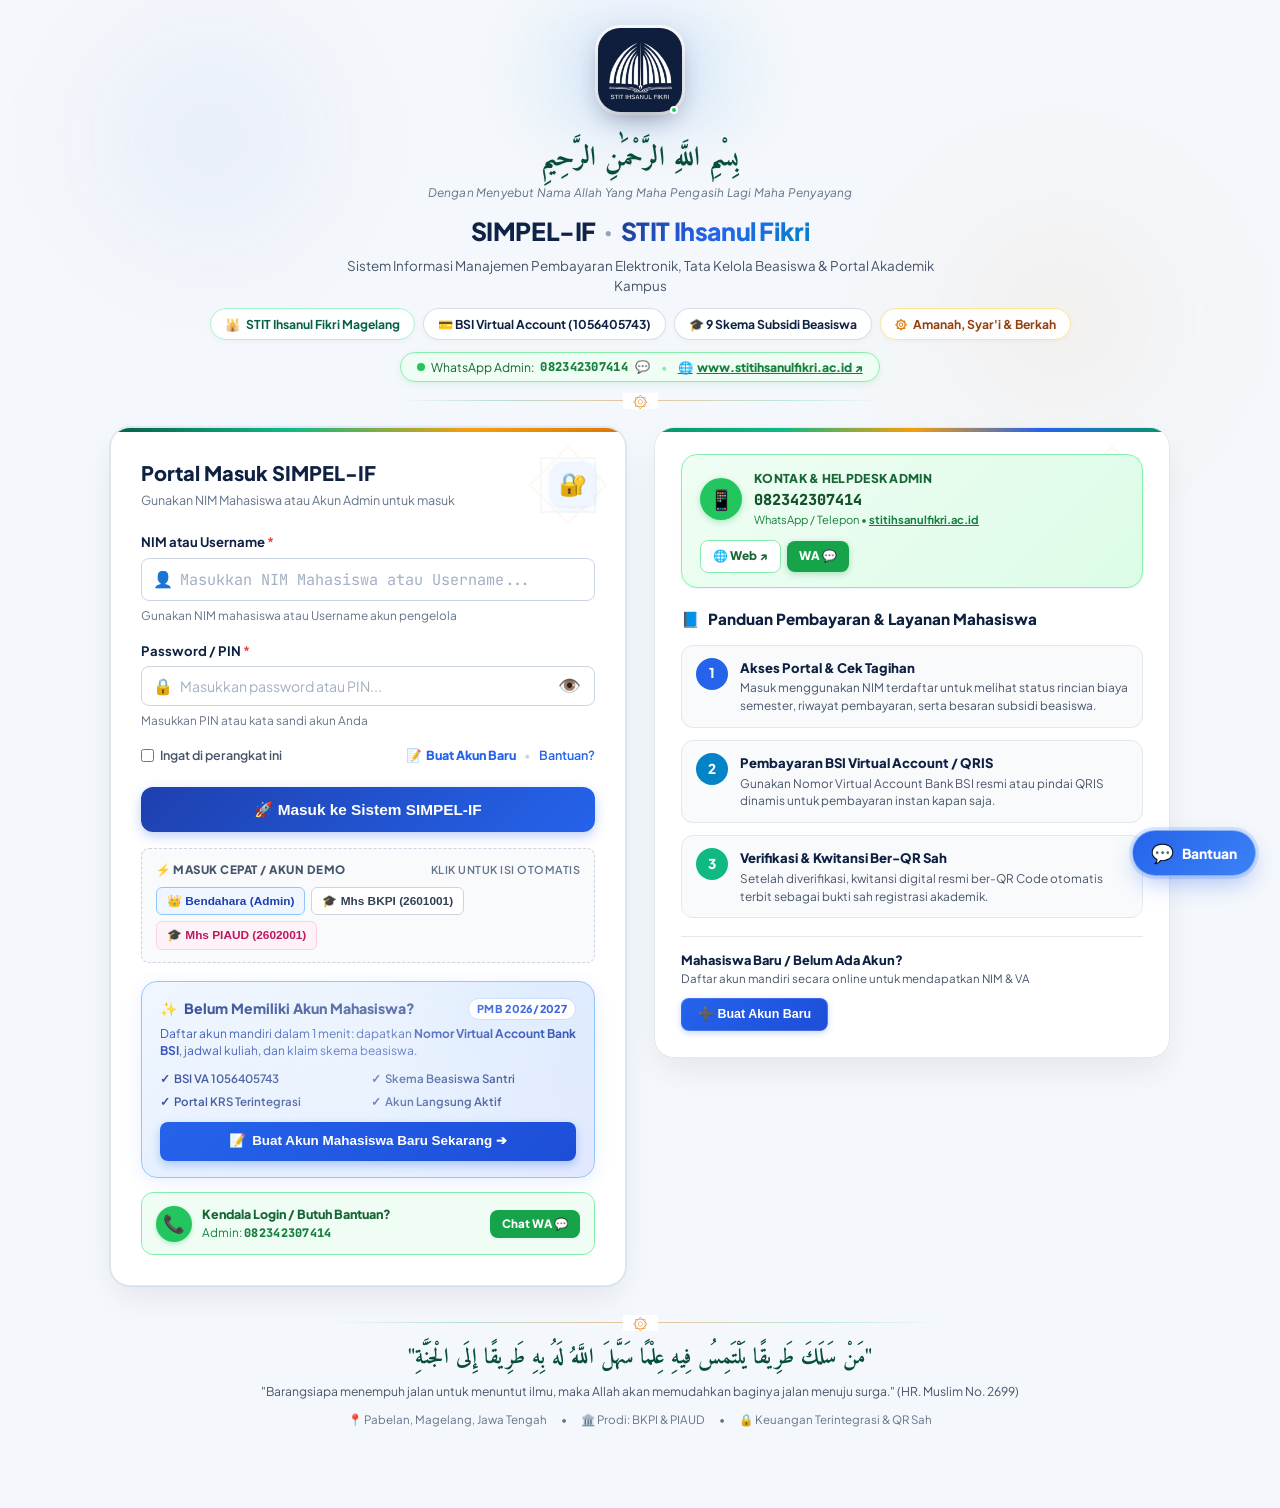
==== commit 0d4cf283: "fix(core): perbaiki cache PWA v5.5.2, navigasi sidebar, hak akses admin portal mahasiswa, dan tombol" ====
--- a/index.html
+++ b/index.html
@@ -2,13 +2,26 @@
 <html lang="id">
 <head>
   <meta charset="UTF-8">
-  <meta name="viewport" content="width=device-width, initial-scale=1.0">
+  <meta name="viewport" content="width=device-width, initial-scale=1.0, viewport-fit=cover">
   <meta name="description" content="SIMPEL-IF (Sistem Informasi Manajemen Pembayaran Elektronik Ihsanul Fikri) - STIT Ihsanul Fikri. Tata kelola tagihan kuliah, skema beasiswa, virtual account, dan kwitansi resmi ber-QR Code.">
   <meta name="theme-color" content="#1e40af">
   <title>SIMPEL-IF &bull; Sistem Informasi & Pembayaran STIT Ihsanul Fikri</title>
 
-  <!-- Favicon -->
+  <!-- Multiplatform PWA Manifest & App Icons -->
+  <link rel="manifest" href="./manifest.webmanifest">
   <link rel="icon" type="image/png" href="./assets/images/logo.png">
+  <link rel="apple-touch-icon" href="./assets/images/logo.png">
+
+  <!-- Apple iOS Web App Meta Tags -->
+  <meta name="apple-mobile-web-app-capable" content="yes">
+  <meta name="apple-mobile-web-app-status-bar-style" content="black-translucent">
+  <meta name="apple-mobile-web-app-title" content="SIMPEL-IF">
+
+  <!-- Android & Windows Multiplatform Meta Tags -->
+  <meta name="mobile-web-app-capable" content="yes">
+  <meta name="application-name" content="SIMPEL-IF">
+  <meta name="msapplication-TileColor" content="#1e40af">
+  <meta name="msapplication-TileImage" content="./assets/images/logo.png">
 
   <!-- Canonical & Open Graph / Social Media Sharing Meta Tags -->
   <link rel="canonical" href="http://simpel-if.my.id/">
@@ -30,11 +43,11 @@
   <link href="https://fonts.googleapis.com/css2?family=Amiri:ital,wght@0,400;0,700;1,400&family=JetBrains+Mono:wght@400;600;700;800&family=Plus+Jakarta+Sans:wght@400;500;600;700;800;900&display=swap" rel="stylesheet">
 
   <!-- Core Stylesheets (Corporate Blue Theme with Islamic Touches) -->
-  <link rel="stylesheet" href="./css/variables.css?v=5.2.1">
-  <link rel="stylesheet" href="./css/layout.css?v=5.2.1">
-  <link rel="stylesheet" href="./css/components.css?v=5.2.1">
-  <link rel="stylesheet" href="./css/receipt.css?v=5.2.1">
-  <link rel="stylesheet" href="./css/responsive.css?v=5.2.1">
+  <link rel="stylesheet" href="./css/variables.css?v=5.5.2">
+  <link rel="stylesheet" href="./css/layout.css?v=5.5.2">
+  <link rel="stylesheet" href="./css/components.css?v=5.5.2">
+  <link rel="stylesheet" href="./css/receipt.css?v=5.5.2">
+  <link rel="stylesheet" href="./css/responsive.css?v=5.5.2">
 </head>
 <body class="guest-mode" data-view="view-login">
 
@@ -52,6 +65,7 @@
           <span class="sidebar-brand-subtitle">STIT Ihsanul Fikri</span>
           <span class="sidebar-brand-motto">معهد و كلية التربية الإسلامية</span>
         </div>
+        <button type="button" class="sidebar-mobile-close-btn" id="sidebar-mobile-close-btn" aria-label="Tutup Menu">✕</button>
       </div>
 
       <!-- Navigation Links -->
@@ -116,6 +130,10 @@
         <a class="nav-item" id="nav-daftar-mahasiswa" title="Buat Akun / Registrasi Mahasiswa Baru" style="color: #93c5fd; font-weight: 700;">
           <span class="nav-icon">📝</span>
           <span>Buat Akun Baru</span>
+        </a>
+        <a class="nav-item" id="nav-database-cpanel" title="Konfigurasi dan Sinkronisasi Database MySQL cPanel" style="color: #38bdf8; font-weight: 700;">
+          <span class="nav-icon">🗄️</span>
+          <span>Database cPanel</span>
         </a>
         <a class="nav-item" id="nav-kelola-admin" title="Kelola Akun Admin & Tambah Admin Baru">
           <span class="nav-icon">👥</span>
@@ -209,7 +227,31 @@
       <!-- Main Dynamic Content Container -->
       <main class="content-area">
         <div id="main-view-container">
-          <!-- Views injected dynamically by SPA Router -->
+          <!-- Fallback Initial Loader (Dynamically replaced by SPA Router) -->
+          <div id="simpel-initial-loader" style="min-height: 65vh; display: flex; flex-direction: column; align-items: center; justify-content: center; text-align: center; padding: 40px 20px; font-family: 'Plus Jakarta Sans', system-ui, sans-serif;">
+            <div style="width: 80px; height: 80px; border-radius: 22px; background: #0f1e3c; padding: 8px; box-shadow: 0 10px 30px rgba(15, 30, 60, 0.25); margin-bottom: 20px; display: inline-flex; align-items: center; justify-content: center;">
+              <img src="./assets/images/logo.png" alt="Logo STIT Ihsanul Fikri" style="width: 100%; height: 100%; object-fit: contain;">
+            </div>
+            <h2 style="font-size: 1.4rem; font-weight: 800; color: #1e3a8a; margin: 0 0 6px;">SIMPEL-IF</h2>
+            <div style="font-size: 0.85rem; color: #64748b; margin-bottom: 24px;">STIT Ihsanul Fikri Magelang</div>
+            <div id="loader-spinner-status" style="display: inline-flex; align-items: center; gap: 10px; font-size: 0.84rem; font-weight: 700; color: #2563eb; background: #eff6ff; padding: 8px 20px; border-radius: 999px; border: 1px solid #bfdbfe;">
+              <span class="inline-spinner" style="display: inline-block; width: 14px; height: 14px; border: 2.5px solid #2563eb; border-top-color: transparent; border-radius: 50%; animation: spin 0.8s linear infinite;"></span>
+              <span>Menyiapkan aplikasi...</span>
+            </div>
+            <div id="loader-timeout-action" style="display: none; margin-top: 24px; animation: fadeInScale 0.3s ease;">
+              <p style="font-size: 0.82rem; color: #b45309; margin-bottom: 12px; max-width: 400px; line-height: 1.5;">
+                Jika halaman tidak terbuka otomatis dalam beberapa detik, silakan bersihkan cache browser atau muat ulang.
+              </p>
+              <div style="display: flex; gap: 8px; justify-content: center; flex-wrap: wrap;">
+                <button onclick="window.location.reload(true)" class="btn btn-primary btn-sm" style="font-weight: 800;">
+                  🔄 Muat Ulang Halaman
+                </button>
+                <button onclick="if ('serviceWorker' in navigator) { navigator.serviceWorker.getRegistrations().then(rs => { for (let r of rs) r.unregister(); }); } if ('caches' in window) { caches.keys().then(ks => { for (let k of ks) caches.delete(k); }); } setTimeout(() => { window.location.href = window.location.pathname + '?clean=' + Date.now(); }, 200);" class="btn btn-outline btn-sm" style="font-weight: 800; background: #fff;">
+                  🧹 Bersihkan Cache
+                </button>
+              </div>
+            </div>
+          </div>
         </div>
       </main>
 
@@ -236,7 +278,18 @@
   <div class="toast-container" id="toast-container"></div>
 
   <!-- Application Logic Modules -->
-  <script type="module" src="./js/app.js?v=5.2.1"></script>
+  <script type="module" src="./js/app.js?v=5.5.2"></script>
+
+  <script>
+    // Watchdog: If loader persists more than 3.5 seconds, show emergency action
+    setTimeout(() => {
+      const loader = document.getElementById('simpel-initial-loader');
+      const action = document.getElementById('loader-timeout-action');
+      if (loader && action) {
+        action.style.display = 'block';
+      }
+    }, 3500);
+  </script>
 
   <script>
     // Quick shortcut listener for QR validator & register buttons
--- a/css/receipt.css
+++ b/css/receipt.css
@@ -763,18 +763,18 @@
   position: relative;
 }
 
-/* Circular Official Institutional Stamp (Stempel Basah Bulat) */
+/* Circular Official Institutional Stamp (Stempel Basah Bulat Berlogo STIT-IF) */
 .signature-stamp-svg {
   position: absolute;
-  top: 50%;
-  left: 36%;
-  transform: translate(-50%, -50%) rotate(-10deg);
-  width: 105px;
-  height: 105px;
-  opacity: 0.85;
+  top: 48%;
+  left: 38%;
+  transform: translate(-50%, -50%) rotate(-8deg);
+  width: 120px;
+  height: 120px;
+  opacity: 0.92;
   z-index: 3;
   pointer-events: none;
-  filter: drop-shadow(0 1px 2px rgba(30, 64, 175, 0.25));
+  filter: drop-shadow(0 2px 4px rgba(30, 64, 175, 0.22));
 }
 
 .signature-name {
--- a/css/responsive.css
+++ b/css/responsive.css
@@ -1,10 +1,221 @@
 /* ==========================================================================
-   SIMPEL-IF Responsive Media Queries
+   SIMPEL-IF Comprehensive Responsive Engine (Mobile HP & Laptop / Desktop)
+   Institusi: STIT Ihsanul Fikri Magelang
+   Standards: Modern Responsive Web Design, iOS Safe Areas, WCAG 2.1 Touch Targets
    ========================================================================== */
 
-@media (max-width: 1024px) {
+/* --------------------------------------------------------------------------
+   0. Global CSS Variables & Touch Ergonomics
+   -------------------------------------------------------------------------- */
+:root {
+  --safe-top: env(safe-area-inset-top, 0px);
+  --safe-bottom: env(safe-area-inset-bottom, 0px);
+  --safe-left: env(safe-area-inset-left, 0px);
+  --safe-right: env(safe-area-inset-right, 0px);
+}
+
+html {
+  scroll-behavior: smooth;
+  -webkit-text-size-adjust: 100%;
+}
+
+/* Sidebar Mobile Close Button (Hidden on Laptop/Desktop) */
+.sidebar-mobile-close-btn {
+  display: none;
+  margin-left: auto;
+  background: rgba(255, 255, 255, 0.12);
+  border: 1px solid rgba(255, 255, 255, 0.22);
+  color: #ffffff;
+  width: 34px;
+  height: 34px;
+  border-radius: var(--radius-md);
+  font-size: 1.05rem;
+  font-weight: 700;
+  align-items: center;
+  justify-content: center;
+  cursor: pointer;
+  transition: all var(--transition-fast);
+  flex-shrink: 0;
+}
+
+.sidebar-mobile-close-btn:hover {
+  background: rgba(239, 68, 68, 0.85);
+  border-color: #ef4444;
+  transform: rotate(90deg);
+}
+
+/* ==========================================================================
+   1. LAPTOP & DESKTOP OPTIMIZATIONS (min-width: 1024px)
+   ========================================================================== */
+@media (min-width: 1024px) {
   :root {
-    --sidebar-width: 240px;
+    --sidebar-width: 260px;
+    --header-height: 64px;
+  }
+
+  /* Fixed Sidebar Navigation */
+  .sidebar {
+    width: var(--sidebar-width);
+    transform: translateX(0) !important;
+    box-shadow: 2px 0 16px rgba(15, 23, 42, 0.08);
+    display: flex !important;
+    visibility: visible !important;
+    opacity: 1 !important;
+  }
+
+  .main-wrapper {
+    margin-left: var(--sidebar-width);
+    margin-top: 0;
+  }
+
+  /* Hide Mobile Navigation Chrome */
+  .mobile-menu-btn,
+  #mobile-menu-btn,
+  .mobile-bottom-navbar,
+  #simpel-mobile-bottom-nav,
+  .sidebar-mobile-close-btn {
+    display: none !important;
+    visibility: hidden !important;
+  }
+
+  /* Main Workspace Canvas */
+  .content-area {
+    padding: 26px 32px 48px;
+    max-width: 1440px;
+    margin: 0 auto;
+  }
+
+  /* Dashboard Stat Cards: 4 Equal Columns */
+  .stats-grid {
+    display: grid !important;
+    grid-template-columns: repeat(4, 1fr) !important;
+    gap: 18px !important;
+    overflow-x: visible !important;
+    padding-bottom: 0 !important;
+  }
+
+  .stat-card {
+    min-width: 0 !important;
+    flex: none !important;
+    transform: translateY(0);
+    transition: transform 0.2s cubic-bezier(0.16, 1, 0.3, 1), box-shadow 0.2s ease;
+  }
+
+  .stat-card:hover {
+    transform: translateY(-3px);
+    box-shadow: var(--shadow-lg);
+  }
+
+  /* Topbar Laptop Layout */
+  .topbar {
+    height: var(--header-height);
+    padding: 0 28px;
+  }
+
+  .topbar-left {
+    gap: 16px;
+  }
+
+  .page-main-title {
+    font-size: 1.18rem;
+  }
+
+  .topbar-right {
+    gap: 12px;
+  }
+
+  .academic-period-badge {
+    display: inline-flex !important;
+  }
+
+  /* Filter Toolbars on Laptop: Crisp Inline Row */
+  .filter-toolbar {
+    flex-direction: row !important;
+    align-items: center !important;
+    justify-content: space-between !important;
+    gap: 14px !important;
+  }
+
+  .search-box-wrapper {
+    max-width: 360px !important;
+    min-width: 260px !important;
+  }
+
+  .filter-group {
+    display: flex !important;
+    align-items: center !important;
+    gap: 10px !important;
+    flex-wrap: wrap !important;
+    overflow-x: visible !important;
+  }
+
+  /* Data Tables on Laptop: Sticky Header & Full Width */
+  .custom-table thead th {
+    position: sticky;
+    top: 0;
+    z-index: 10;
+  }
+
+  /* Modal Sizing on Laptop */
+  .modal-card {
+    max-width: 680px;
+  }
+
+  .modal-card.modal-lg {
+    max-width: 920px;
+  }
+
+  .modal-card.modal-xl {
+    max-width: 1180px;
+  }
+
+  /* Official Receipt Paper Viewer on Laptop */
+  .modal-card.modal-receipt,
+  .modal-card:has(.receipt-modal-container) {
+    max-width: 920px;
+    height: 92vh;
+    max-height: 92vh;
+  }
+
+  .official-receipt-paper {
+    box-shadow: 0 25px 65px -15px rgba(0, 0, 0, 0.6), 0 0 0 1px rgba(255, 255, 255, 0.15);
+  }
+}
+
+/* ==========================================================================
+   2. ULTRA-WIDE SCREENS & HI-DPI LAPTOPS (min-width: 1440px)
+   ========================================================================== */
+@media (min-width: 1440px) {
+  :root {
+    --sidebar-width: 275px;
+    --header-height: 68px;
+  }
+
+  .content-area {
+    padding: 32px 40px 60px;
+    max-width: 1560px;
+  }
+
+  .page-main-title {
+    font-size: 1.25rem;
+  }
+
+  .stats-grid {
+    gap: 22px !important;
+  }
+}
+
+/* ==========================================================================
+   3. TABLETS & SMALL LAPTOPS (769px - 1023px)
+   ========================================================================== */
+@media (min-width: 769px) and (max-width: 1023px) {
+  :root {
+    --sidebar-width: 235px;
+    --header-height: 60px;
+  }
+
+  .main-wrapper {
+    margin-left: var(--sidebar-width);
   }
 
   .content-area {
@@ -12,31 +223,269 @@
   }
 
   .stats-grid {
-    grid-template-columns: repeat(2, 1fr);
-  }
-}
-
+    display: grid !important;
+    grid-template-columns: repeat(2, 1fr) !important;
+    gap: 14px !important;
+    overflow-x: visible !important;
+  }
+
+  .stat-card {
+    min-width: 0 !important;
+    flex: none !important;
+  }
+
+  .mobile-menu-btn,
+  .mobile-bottom-navbar {
+    display: none !important;
+  }
+
+  .academic-period-badge {
+    display: none !important;
+  }
+
+  .search-placeholder {
+    display: none;
+  }
+}
+
+/* ==========================================================================
+   4. ALL MOBILE SMARTPHONES & PORTRAIT TABLETS (max-width: 768px)
+   ========================================================================== */
 @media (max-width: 768px) {
   :root {
-    --sidebar-width: 270px;
+    --sidebar-width: 280px;
+    --header-height: 58px;
     --role-bar-height: 0px;
-    --header-height: 60px;
-  }
-
-  .role-switcher-banner {
+  }
+
+  /* Hide Desktop Elements */
+  .role-switcher-banner,
+  #role-switcher-banner {
     display: none !important;
     height: 0 !important;
     padding: 0 !important;
     visibility: hidden !important;
   }
 
+  .academic-period-badge {
+    display: none !important;
+  }
+
+  /* Mobile Touch-Friendly Form Controls (Prevents iOS Safari Auto-Zoom) */
+  input,
+  select,
+  textarea,
+  .form-control {
+    font-size: 16px !important; /* Mandatory for iOS 16px zoom threshold */
+    min-height: 44px; /* Ergonomic 44px touch target */
+  }
+
+  /* Mobile Topbar */
+  .topbar {
+    height: var(--header-height);
+    padding: 0 12px;
+    position: sticky;
+    top: 0;
+    z-index: 800;
+  }
+
+  .topbar-left {
+    gap: 10px;
+    flex: 1;
+    min-width: 0;
+  }
+
   .mobile-menu-btn {
-    display: flex;
+    display: flex !important;
     align-items: center;
     justify-content: center;
-  }
-
-  /* Sembunyikan tombol garis 3 (hamburger menu) pojok kiri pada saat login */
+    width: 40px;
+    height: 40px;
+    font-size: 1.35rem;
+    padding: 0;
+    flex-shrink: 0;
+    border-radius: var(--radius-md);
+    background: rgba(37, 99, 235, 0.08);
+    border: 1px solid rgba(37, 99, 235, 0.15);
+    color: var(--primary-800);
+    cursor: pointer;
+  }
+
+  .mobile-menu-btn:active {
+    background: rgba(37, 99, 235, 0.2);
+    transform: scale(0.94);
+  }
+
+  .page-title-context {
+    min-width: 0;
+  }
+
+  .page-main-title {
+    font-size: 0.96rem;
+    font-weight: 800;
+    white-space: nowrap;
+    overflow: hidden;
+    text-overflow: ellipsis;
+  }
+
+  .page-breadcrumb {
+    display: none;
+  }
+
+  /* Topbar Right Icons Optimization: Keep Essential Icons Only */
+  .topbar-right {
+    gap: 6px;
+    flex-shrink: 0;
+  }
+
+  /* Compact Spotlight Search Trigger */
+  .topbar-search-trigger {
+    padding: 6px 9px;
+    border-radius: var(--radius-md);
+    gap: 0;
+  }
+
+  .topbar-search-trigger .search-placeholder,
+  .topbar-search-trigger .search-kbd {
+    display: none !important;
+  }
+
+  /* Hide Verbose Buttons from Mobile Topbar Header */
+  #btn-sync-reset-state span:not(:first-child),
+  #btn-topbar-profile span:not(:first-child) {
+    display: none !important;
+  }
+
+  #btn-sync-reset-state,
+  #btn-topbar-profile {
+    padding: 6px 9px !important;
+    min-width: 36px !important;
+    height: 36px !important;
+    justify-content: center !important;
+  }
+
+  #btn-topbar-logout,
+  #btn-quick-qr {
+    display: none !important; /* Accessible inside sidebar and profile */
+  }
+
+  .islamic-date-badge {
+    padding: 4px 8px;
+    font-size: 0.72rem;
+    max-width: 140px;
+    overflow: hidden;
+    text-overflow: ellipsis;
+  }
+
+  /* Off-Canvas Sidebar Drawer */
+  .sidebar {
+    position: fixed;
+    top: 0;
+    bottom: 0;
+    left: 0;
+    width: var(--sidebar-width);
+    max-width: 82vw;
+    z-index: 950;
+    transform: translateX(-100%);
+    transition: transform 0.28s cubic-bezier(0.16, 1, 0.3, 1);
+    box-shadow: 0 0 35px rgba(0, 0, 0, 0.6);
+  }
+
+  .sidebar.mobile-open {
+    transform: translateX(0);
+  }
+
+  .sidebar-mobile-close-btn {
+    display: flex !important;
+  }
+
+  /* Frosted Dim Backdrop when Sidebar is Open */
+  body:has(.sidebar.mobile-open)::after {
+    content: '';
+    position: fixed;
+    inset: 0;
+    background: rgba(15, 23, 42, 0.65);
+    backdrop-filter: blur(4px);
+    -webkit-backdrop-filter: blur(4px);
+    z-index: 940;
+    pointer-events: auto;
+    animation: fadeIn 0.2s ease;
+  }
+
+  .main-wrapper {
+    margin-left: 0 !important;
+    width: 100% !important;
+    max-width: 100vw !important;
+    overflow-x: hidden;
+  }
+
+  /* Content Area with Safe-Area Padding for Bottom Nav */
+  .content-area {
+    padding: 14px 14px calc(76px + var(--safe-bottom, 0px)) !important;
+    width: 100% !important;
+    max-width: 100vw !important;
+    box-sizing: border-box;
+  }
+
+  /* Mobile Ergonomic Bottom Navigation Bar */
+  .mobile-bottom-navbar {
+    display: flex !important;
+    position: fixed;
+    bottom: 0;
+    left: 0;
+    right: 0;
+    height: calc(62px + var(--safe-bottom, 0px));
+    padding: 4px 10px calc(4px + var(--safe-bottom, 0px));
+    background: rgba(255, 255, 255, 0.94);
+    backdrop-filter: blur(14px);
+    -webkit-backdrop-filter: blur(14px);
+    border-top: 1px solid rgba(191, 219, 254, 0.85);
+    z-index: 850;
+    align-items: center;
+    justify-content: space-around;
+    box-shadow: 0 -4px 20px rgba(15, 23, 42, 0.08);
+  }
+
+  .mobile-nav-btn {
+    flex: 1;
+    min-height: 48px;
+    display: flex;
+    flex-direction: column;
+    align-items: center;
+    justify-content: center;
+    text-decoration: none;
+    color: var(--text-muted);
+    font-size: 0.68rem;
+    font-weight: 700;
+    gap: 2px;
+    padding: 4px 6px;
+    border-radius: var(--radius-md);
+    transition: all 0.15s ease;
+  }
+
+  .mobile-nav-btn:active {
+    transform: scale(0.92);
+    color: var(--primary-700);
+  }
+
+  .mobile-nav-btn.active {
+    color: var(--primary-700);
+    font-weight: 800;
+  }
+
+  .mobile-nav-btn.active .mob-icon {
+    transform: scale(1.15);
+  }
+
+  .mobile-nav-highlight {
+    background: #eff6ff;
+    border: 1.5px solid #bfdbfe;
+    color: var(--primary-700);
+    border-radius: var(--radius-lg);
+    box-shadow: 0 2px 6px rgba(37, 99, 235, 0.15);
+  }
+
+  /* Hide Navigation Elements in Login Mode */
   body.guest-mode .mobile-menu-btn,
   body.guest-mode #mobile-menu-btn,
   body[data-view="view-login"] .mobile-menu-btn,
@@ -44,144 +493,734 @@
   body.guest-mode .topbar,
   body[data-view="view-login"] .topbar,
   body.guest-mode .sidebar,
-  body[data-view="view-login"] .sidebar {
+  body[data-view="view-login"] .sidebar,
+  body.guest-mode .mobile-bottom-navbar,
+  body[data-view="view-login"] .mobile-bottom-navbar {
     display: none !important;
     visibility: hidden !important;
     opacity: 0 !important;
     pointer-events: none !important;
   }
 
-  .sidebar {
-    transform: translateX(-100%);
-    box-shadow: 0 0 25px rgba(0,0,0,0.5);
-  }
-
-  .sidebar.mobile-open {
-    transform: translateX(0);
-  }
-
-  .main-wrapper {
-    margin-left: 0;
-  }
-
+  body.guest-mode .content-area,
+  body[data-view="view-login"] .content-area {
+    padding: 12px 14px 40px !important;
+    min-height: 100vh !important;
+  }
+
+  /* Floating Help Widget Repositioned for Mobile */
+  .floating-help-widget {
+    bottom: calc(74px + var(--safe-bottom, 0px)) !important;
+    right: 14px !important;
+    z-index: 840;
+  }
+
+  .floating-help-main-btn {
+    padding: 8px 14px;
+    font-size: 0.78rem;
+    box-shadow: 0 4px 15px rgba(0, 0, 0, 0.2);
+  }
+
+  /* Dashboard Stat Cards: Horizontal Touch Swipe Carousel */
+  .stats-grid {
+    display: flex !important;
+    overflow-x: auto !important;
+    -webkit-overflow-scrolling: touch !important;
+    scroll-snap-type: x mandatory !important;
+    gap: 12px !important;
+    padding-bottom: 8px !important;
+    margin-bottom: 18px !important;
+    scrollbar-width: thin !important;
+    cursor: grab;
+  }
+
+  .stat-card {
+    min-width: 250px !important;
+    flex: 0 0 250px !important;
+    scroll-snap-align: start !important;
+    margin-bottom: 0 !important;
+  }
+
+  /* Filter Toolbars: Full-Width Stack */
+  .filter-toolbar {
+    flex-direction: column !important;
+    align-items: stretch !important;
+    gap: 10px !important;
+  }
+
+  .search-box-wrapper {
+    max-width: 100% !important;
+    min-width: 100% !important;
+    width: 100% !important;
+  }
+
+  .filter-group {
+    width: 100% !important;
+    display: flex !important;
+    overflow-x: auto !important;
+    -webkit-overflow-scrolling: touch !important;
+    scrollbar-width: none !important;
+    flex-wrap: nowrap !important;
+    gap: 8px !important;
+    padding-bottom: 4px !important;
+  }
+
+  .filter-select {
+    min-width: 140px !important;
+    flex-shrink: 0 !important;
+  }
+
+  /* Data Tables Touch Experience & Swipe Indicator */
+  .table-responsive {
+    position: relative !important;
+    border-radius: var(--radius-lg) !important;
+    overflow-x: auto !important;
+    -webkit-overflow-scrolling: touch !important;
+    margin-bottom: 16px !important;
+  }
+
+  .table-responsive::before {
+    content: '👉 Geser tabel ke samping untuk melihat kolom lengkap ⟷';
+    display: block;
+    background: linear-gradient(135deg, #eff6ff 0%, #e0f2fe 100%);
+    color: #1e40af;
+    font-size: 0.68rem;
+    font-weight: 700;
+    padding: 6px 12px;
+    border-bottom: 1px solid #bfdbfe;
+    text-align: center;
+    letter-spacing: 0.2px;
+    position: sticky;
+    left: 0;
+    right: 0;
+    z-index: 12;
+  }
+
+  .custom-table {
+    min-width: 720px !important;
+    font-size: 0.8rem !important;
+  }
+
+  .custom-table td,
+  .custom-table th {
+    padding: 10px 12px !important;
+  }
+
+  /* Modals on Mobile: Ergonomic Bottom Sheet or Spacious Window */
+  .modal-overlay {
+    padding: 10px !important;
+    align-items: center !important;
+  }
+
+  .modal-card {
+    width: 96vw !important;
+    max-width: 96vw !important;
+    margin: 8px auto !important;
+    max-height: 92vh !important;
+    border-radius: var(--radius-xl) !important;
+  }
+
+  .modal-header {
+    padding: 14px 18px !important;
+  }
+
+  .modal-header h3 {
+    font-size: 1rem !important;
+  }
+
+  .modal-body {
+    padding: 16px 14px !important;
+    max-height: calc(92vh - 120px) !important;
+  }
+
+  .modal-footer {
+    padding: 12px 16px !important;
+    flex-direction: column-reverse !important;
+    gap: 8px !important;
+  }
+
+  .modal-footer .btn {
+    width: 100% !important;
+    min-height: 44px !important;
+    justify-content: center !important;
+  }
+
+  /* Spotlight Search Overlay */
+  .spotlight-overlay {
+    padding: 16px 10px !important;
+  }
+
+  .spotlight-card {
+    max-height: 90vh !important;
+    width: 100% !important;
+  }
+
+  .spotlight-input {
+    font-size: 16px !important;
+    height: 50px !important;
+  }
+
+  /* Student Portal (view-mahasiswa) Responsive Layout */
+  .student-welcome-hero {
+    padding: 18px 16px !important;
+  }
+
+  .student-welcome-hero h2 {
+    font-size: 1.25rem !important;
+  }
+
+  /* Payment Channels Tabs Bar: Smooth Horizontal Scroll */
+  .tabs-container {
+    display: flex !important;
+    overflow-x: auto !important;
+    -webkit-overflow-scrolling: touch !important;
+    scrollbar-width: none !important;
+    flex-wrap: nowrap !important;
+    gap: 8px !important;
+    padding-bottom: 4px !important;
+  }
+
+  .tab-nav-btn {
+    white-space: nowrap !important;
+    flex-shrink: 0 !important;
+    min-height: 42px !important;
+    padding: 8px 14px !important;
+    font-size: 0.78rem !important;
+  }
+
+  /* QRIS Box Centered on Mobile */
+  #tab-content-qris > div[style*="minmax(280px, 1fr)"],
+  div[style*="minmax(280px, 1fr)"] {
+    grid-template-columns: 1fr !important;
+    padding: 16px !important;
+    gap: 18px !important;
+  }
+
+  #qris-svg-wrapper svg {
+    max-width: 220px !important;
+    height: auto !important;
+  }
+
+  /* BSI Virtual Account Mobile Number */
+  .va-number-display {
+    flex-direction: column !important;
+    align-items: center !important;
+    text-align: center !important;
+    gap: 12px !important;
+    padding: 14px !important;
+  }
+
+  .va-number-display span {
+    font-size: 1.55rem !important;
+    letter-spacing: 1.5px !important;
+  }
+
+  .copy-va-btn,
+  #btn-copy-va,
+  #btn-copy-mandiri-va {
+    width: 100% !important;
+    min-height: 44px !important;
+    display: flex !important;
+    align-items: center !important;
+    justify-content: center !important;
+    font-size: 0.88rem !important;
+  }
+
+  /* ========================================================================
+     OFFICIAL RECEIPT MODAL (KWITANSI SAH) RESPONSIVE ENGINE FOR MOBILE
+     ======================================================================== */
+  .modal-card.modal-receipt,
+  .modal-card:has(.receipt-modal-container) {
+    width: 100vw !important;
+    max-width: 100vw !important;
+    height: 100vh !important;
+    max-height: 100vh !important;
+    border-radius: 0 !important;
+    margin: 0 !important;
+    border: none !important;
+  }
+
+  .receipt-modal-container {
+    padding: 10px 8px 36px !important;
+    width: 100% !important;
+    box-sizing: border-box !important;
+  }
+
+  .receipt-toolbar {
+    position: sticky !important;
+    top: 4px !important;
+    width: 100% !important;
+    max-width: 100% !important;
+    padding: 6px 10px !important;
+    border-radius: 24px !important;
+    justify-content: center !important;
+    gap: 6px !important;
+  }
+
+  .receipt-toolbar-left {
+    display: none !important; /* Hide badge on mobile to conserve width */
+  }
+
+  .receipt-toolbar-right {
+    width: 100% !important;
+    justify-content: space-around !important;
+  }
+
+  .receipt-tool-btn {
+    padding: 6px 12px !important;
+    font-size: 0.72rem !important;
+    min-height: 38px !important;
+    flex: 1 !important;
+    justify-content: center !important;
+  }
+
+  .official-receipt-paper {
+    padding: 16px 12px !important;
+    max-width: 100% !important;
+    border-radius: 4px !important;
+    box-shadow: 0 8px 24px rgba(0, 0, 0, 0.4) !important;
+  }
+
+  .receipt-inner-frame {
+    padding: 12px 8px !important;
+  }
+
+  .receipt-header-kop {
+    flex-direction: column !important;
+    text-align: center !important;
+    gap: 8px !important;
+  }
+
+  .receipt-kop-logo {
+    width: 54px !important;
+    height: 54px !important;
+  }
+
+  .kop-institution {
+    font-size: 1.05rem !important;
+    line-height: 1.2 !important;
+  }
+
+  .kop-address {
+    font-size: 0.65rem !important;
+  }
+
+  .receipt-basmalah {
+    font-size: 1.15rem !important;
+    margin: 4px 0 !important;
+  }
+
+  .receipt-title-heading {
+    font-size: 1.02rem !important;
+  }
+
+  .receipt-meta-grid {
+    flex-direction: column !important;
+    align-items: flex-start !important;
+    gap: 6px !important;
+    padding: 8px 10px !important;
+  }
+
+  .receipt-meta-right {
+    text-align: left !important;
+    align-items: flex-start !important;
+  }
+
+  .receipt-student-profile {
+    grid-template-columns: 1fr !important;
+    padding: 10px !important;
+    gap: 6px !important;
+  }
+
+  .receipt-profile-row {
+    flex-direction: row !important;
+    align-items: baseline !important;
+  }
+
+  .receipt-profile-label {
+    width: 110px !important;
+    font-size: 0.74rem !important;
+  }
+
+  .receipt-profile-value {
+    font-size: 0.78rem !important;
+  }
+
+  .receipt-breakdown-table {
+    font-size: 0.74rem !important;
+  }
+
+  .receipt-breakdown-table th,
+  .receipt-breakdown-table td {
+    padding: 6px 6px !important;
+  }
+
+  .receipt-breakdown-table .col-no {
+    width: 32px !important;
+  }
+
+  .receipt-terbilang-box {
+    padding: 8px 12px !important;
+  }
+
+  .terbilang-text {
+    font-size: 0.78rem !important;
+  }
+
+  .receipt-bottom-grid {
+    grid-template-columns: 1fr !important;
+    gap: 16px !important;
+  }
+
+  .receipt-qr-section {
+    justify-content: center !important;
+    padding: 8px 10px !important;
+  }
+
+  .receipt-signature-box {
+    padding-left: 0 !important;
+    text-align: center !important;
+  }
+
+  .signature-space {
+    height: 60px !important;
+  }
+
+  .signature-stamp-svg {
+    width: 95px !important;
+    height: 95px !important;
+    left: 48% !important;
+    top: 50% !important;
+  }
+
+  .paid-stamp-watermark {
+    right: 8px !important;
+    top: 100px !important;
+    transform: rotate(-10deg) scale(0.72) !important;
+    transform-origin: top right !important;
+  }
+
+  .receipt-watermark {
+    font-size: 2.4rem !important;
+    letter-spacing: 4px !important;
+  }
+}
+
+/* ==========================================================================
+   5. SMALL SMARTPHONES (HP: max-width: 480px, e.g. iPhone SE, Galaxy A)
+   ========================================================================== */
+@media (max-width: 480px) {
+  /* Login Portal Optimization */
+  body[data-view="view-login"] div[style*="minmax(370px, 1fr)"],
+  body.guest-mode div[style*="minmax(370px, 1fr)"] {
+    grid-template-columns: 1fr !important;
+    gap: 16px !important;
+  }
+
+  /* Hide Ambient Background Glow Orbs on Small Phones */
+  body[data-view="view-login"] div[style*="filter: blur(50px)"],
+  body[data-view="view-login"] div[style*="filter: blur(60px)"],
+  body[data-view="view-login"] div[style*="filter: blur(24px)"] {
+    display: none !important;
+  }
+
+  /* Compact Login Card */
+  body[data-view="view-login"] .card-islamic-trim {
+    padding: 18px 14px !important;
+  }
+
+  /* Login Header Hero */
+  body[data-view="view-login"] img[alt*="STIT Ihsanul Fikri"] {
+    width: 64px !important;
+    height: 64px !important;
+  }
+
+  body[data-view="view-login"] h1 {
+    font-size: 1.32rem !important;
+  }
+
+  .islamic-basmalah {
+    font-size: 1.15rem !important;
+  }
+
+  .islamic-basmalah-sub {
+    font-size: 0.68rem !important;
+  }
+
+  .ornament-feature-chip {
+    font-size: 0.68rem !important;
+    padding: 3px 8px !important;
+  }
+
+  /* Topbar Minimal Header */
+  .islamic-date-badge {
+    display: none !important; /* Hide Hijri date on ultra-small screens */
+  }
+
+  .page-main-title {
+    font-size: 0.9rem !important;
+  }
+
+  /* Quick Preset Nominal Buttons: 2 Equal Columns */
+  div[style*="Pilihan Cepat Nominal"] + div {
+    display: grid !important;
+    grid-template-columns: 1fr 1fr !important;
+    gap: 6px !important;
+  }
+
+  .btn-invoice-nominal-preset,
+  .btn-mandiri-preset {
+    min-height: 42px !important;
+    font-size: 0.74rem !important;
+    padding: 6px 8px !important;
+    text-align: center !important;
+    justify-content: center !important;
+  }
+
+  /* Custom Amount Input Box */
+  #input-invoice-custom-amount,
+  #input-mandiri-amount {
+    font-size: 1.1rem !important;
+    padding-left: 34px !important;
+  }
+
+  #display-remaining-after-pay {
+    font-size: 1rem !important;
+  }
+
+  /* Quick Action Buttons in Dashboard: 2-Column Grid */
+  .quick-action-shortcuts-grid,
+  div[style*="display: grid; grid-template-columns: repeat(auto-fit, minmax(180px, 1fr))"] {
+    grid-template-columns: 1fr 1fr !important;
+    gap: 8px !important;
+  }
+
+  /* Verification Status Badges */
+  .badge {
+    font-size: 0.68rem !important;
+    padding: 2px 7px !important;
+  }
+}
+
+/* ==========================================================================
+   MULTIPLATFORM UI ENHANCEMENTS & PWA NATIVE SHELL
+   Supported Platforms: Android, iOS (iPhone & iPad), Windows, macOS, Linux, ChromeOS
+   Form Factors: Smartphone, Tablet & Foldable, Laptop, Desktop & Ultrawide
+   ========================================================================== */
+
+/* 1. Dynamic Viewport & iOS Safe Area Ergonomics */
+@supports (height: 100dvh) {
+  :root {
+    --app-viewport-height: 100dvh;
+  }
+}
+
+body {
+  min-height: 100vh;
+  min-height: 100dvh;
+  padding-top: env(safe-area-inset-top, 0px);
+  padding-left: env(safe-area-inset-left, 0px);
+  padding-right: env(safe-area-inset-right, 0px);
+  -webkit-tap-highlight-color: transparent;
+  overscroll-behavior-y: none;
+}
+
+/* 2. Standalone PWA App Mode Enhancements */
+@media (display-mode: standalone) {
+  body.is-pwa-standalone {
+    user-select: none;
+    -webkit-user-select: none;
+  }
+
+  body.is-pwa-standalone input,
+  body.is-pwa-standalone textarea,
+  body.is-pwa-standalone select {
+    user-select: text;
+    -webkit-user-select: text;
+  }
+
+  /* Safe padding for system status bar / notch in standalone mode */
   .topbar {
-    padding: 0 16px;
-  }
-
-  .page-main-title {
-    font-size: 1rem;
-  }
-
-  .academic-period-badge {
+    padding-top: max(14px, env(safe-area-inset-top, 0px)) !important;
+  }
+
+  /* Hide redundant install buttons in PWA standalone */
+  .btn-multiplatform-install,
+  #nav-install-app,
+  #btn-topbar-install-app {
+    display: none !important;
+  }
+}
+
+/* 3. Mobile Bottom-Sheet Modal Architecture (< 768px) */
+@media (max-width: 767px) {
+  .modal-overlay {
+    align-items: flex-end !important;
+    padding: 0 !important;
+    background: rgba(15, 23, 42, 0.65) !important;
+    backdrop-filter: blur(4px) !important;
+  }
+
+  .modal-card {
+    width: 100% !important;
+    max-width: 100% !important;
+    border-radius: 20px 20px 0 0 !important;
+    max-height: 90vh !important;
+    max-height: 90dvh !important;
+    margin: 0 !important;
+    padding-bottom: max(16px, env(safe-area-inset-bottom, 0px)) !important;
+    animation: slideUpBottomSheet 0.28s cubic-bezier(0.16, 1, 0.3, 1) !important;
+    position: relative;
+    box-shadow: 0 -8px 30px rgba(0, 0, 0, 0.25) !important;
+  }
+
+  /* Drag handle bar indicator for bottom sheet */
+  .modal-card::before {
+    content: '';
+    display: block;
+    width: 44px;
+    height: 4px;
+    background: #cbd5e1;
+    border-radius: 4px;
+    margin: 10px auto 4px;
+    flex-shrink: 0;
+  }
+
+  @keyframes slideUpBottomSheet {
+    from {
+      transform: translateY(100%);
+      opacity: 0.6;
+    }
+    to {
+      transform: translateY(0);
+      opacity: 1;
+    }
+  }
+
+  .modal-header {
+    padding-top: 6px !important;
+  }
+}
+
+/* 4. Tablet & Foldable Ergonomics (768px - 1023px) */
+@media (min-width: 768px) and (max-width: 1023px) {
+  .content-area {
+    padding: 20px 24px 40px !important;
+  }
+
+  .stats-grid {
+    grid-template-columns: repeat(2, 1fr) !important;
+    gap: 16px !important;
+  }
+
+  .btn-topbar-install-label {
     display: none;
   }
-
+}
+
+/* 5. Ultrawide & 4K Monitor Optimization (>= 1440px) */
+@media (min-width: 1440px) {
   .content-area {
-    padding: 16px;
+    max-width: 1600px !important;
+    padding: 30px 48px 60px !important;
   }
 
   .stats-grid {
-    display: flex;
-    overflow-x: auto;
-    -webkit-overflow-scrolling: touch;
-    scroll-snap-type: x mandatory;
-    gap: 14px;
-    padding-bottom: 8px;
-    margin-bottom: 20px;
-    scrollbar-width: thin;
-    cursor: grab;
-  }
-
-  .stat-card {
-    min-width: 260px;
-    flex: 0 0 260px;
-    scroll-snap-align: start;
-  }
-
-  .filter-toolbar {
-    flex-direction: column;
-    align-items: stretch;
-    gap: 10px;
-  }
-
-  .search-box-wrapper {
-    max-width: 100%;
-    min-width: 100%;
-  }
-
-  .filter-group {
-    width: 100%;
-    display: flex;
-    overflow-x: auto;
-    -webkit-overflow-scrolling: touch;
-    scrollbar-width: none;
-    flex-wrap: nowrap;
-    gap: 8px;
-    padding-bottom: 4px;
-  }
-
-  .filter-select {
-    min-width: 160px;
-    flex-shrink: 0;
-  }
-
-  .receipt-info-grid {
-    grid-template-columns: 1fr;
-    gap: 8px;
-  }
-
-  .receipt-bottom-section {
-    flex-direction: column;
-    align-items: center;
-    gap: 20px;
-  }
-
-  .receipt-header-kop {
-    flex-direction: column;
-    text-align: center;
-  }
-
-  .modal-card {
-    max-width: 95%;
-  }
-
-  /* Mobile Bottom Navigation Activation */
-  .mobile-bottom-navbar {
-    display: flex;
-  }
-
-  .content-area {
-    padding-bottom: 84px;
-  }
-
-  .floating-help-widget {
-    bottom: 74px;
-    right: 16px;
-  }
-
-  .floating-help-main-btn {
-    padding: 7px 12px;
-    font-size: 0.76rem;
-  }
-
-  .topbar-search-trigger {
-    padding: 6px 10px;
-  }
-
-  .topbar-search-trigger .search-placeholder {
-    display: none;
-  }
-
-  .topbar-search-trigger .search-kbd {
-    display: none;
-  }
-
-  .spotlight-overlay {
-    padding: 24px 12px;
-  }
-
-  .spotlight-card {
-    max-height: 88vh;
-  }
-}
-
+    gap: 24px !important;
+  }
+}
+
+/* 6. PWA Update Banner & Offline Connectivity Pill */
+.pwa-update-banner {
+  position: fixed;
+  bottom: 24px;
+  right: 24px;
+  z-index: 10000;
+  background: #1e3a8a;
+  color: #ffffff;
+  padding: 14px 20px;
+  border-radius: 14px;
+  box-shadow: 0 10px 25px rgba(0, 0, 0, 0.3);
+  display: flex;
+  align-items: center;
+  gap: 16px;
+  animation: slideInBanner 0.3s ease-out;
+  border: 1px solid rgba(255, 255, 255, 0.2);
+  max-width: 440px;
+}
+
+@keyframes slideInBanner {
+  from { transform: translateY(40px); opacity: 0; }
+  to { transform: translateY(0); opacity: 1; }
+}
+
+.pwa-update-content {
+  display: flex;
+  align-items: center;
+  gap: 12px;
+}
+
+.pwa-update-icon {
+  font-size: 1.6rem;
+}
+
+.pwa-update-text strong {
+  display: block;
+  font-size: 0.95rem;
+}
+
+.pwa-update-text small {
+  font-size: 0.8rem;
+  color: #bfdbfe;
+}
+
+.pwa-update-actions {
+  display: flex;
+  gap: 8px;
+  flex-shrink: 0;
+}
+
+/* Network Offline Badge */
+.network-offline-badge {
+  display: none;
+  position: fixed;
+  top: 10px;
+  left: 50%;
+  transform: translateX(-50%);
+  z-index: 10001;
+  background: #b91c1c;
+  color: #fff;
+  padding: 6px 16px;
+  border-radius: 20px;
+  font-size: 0.8rem;
+  font-weight: 700;
+  box-shadow: 0 4px 12px rgba(185, 28, 28, 0.4);
+  align-items: center;
+  gap: 8px;
+}
+
+.network-offline-badge.active {
+  display: inline-flex;
+  animation: bouncePill 0.4s ease-out;
+}
+
+@keyframes bouncePill {
+  0% { transform: translate(-50%, -20px); opacity: 0; }
+  60% { transform: translate(-50%, 4px); }
+  100% { transform: translate(-50%, 0); opacity: 1; }
+}
+
+/* PWA Sidebar & Topbar Badges */
+.nav-item-install-pwa:hover {
+  background: rgba(56, 189, 248, 0.12) !important;
+}
+
+@media (max-width: 767px) {
+  .pwa-update-banner {
+    left: 12px !important;
+    right: 12px !important;
+    bottom: calc(72px + env(safe-area-inset-bottom, 0px)) !important;
+    max-width: none !important;
+  }
+}
+
